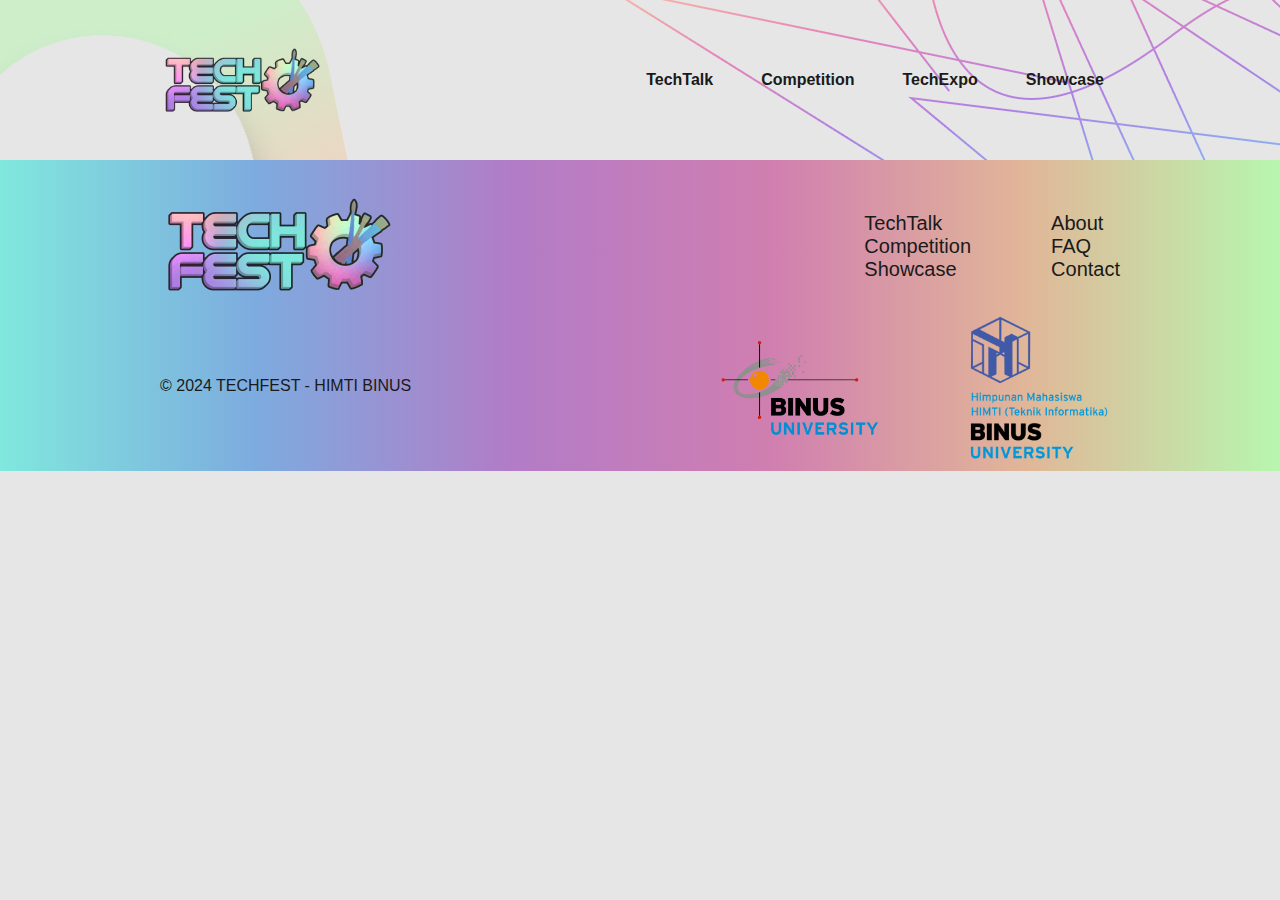
==== pages/competititon/index.html @ 04844741 "stuff" ====
<!DOCTYPE html>
<html lang="en">
<head>
    <meta charset="UTF-8">
    <meta name="viewport" content="width=device-width, initial-scale=1.0">
    <link rel="stylesheet" href="../../style.css">
    <title>Tech Fest 2024</title>
</head>
<body>
    <div class="decorator triangle-thingy-img-decorator-techtalk">
        <img src="../../assets/image/thingy/Triangle Thingy.png" alt="">
    </div>

    <div class="decorator line-thingy-img-decorator">
        <img src="../../assets/image/thingy/Line Thingy.png" alt="">
    </div>

    <nav class="nav">
        <a href="../../index.html">
            <div class="logo-wrapper">
                <img src="../../assets/image/TechFest Logo.png" alt="">
            </div>
        </a>
        <div class="item-wrapper">
            <ul>    
                <li>
                    <svg xmlns="http://www.w3.org/2000/svg" fill="none" viewBox="0 0 24 24" stroke-width="1.5" stroke="currentColor" class="close">
                        <path stroke-linecap="round" stroke-linejoin="round" d="M6 18 18 6M6 6l12 12" />
                    </svg>  
                </li> 
                <a href="./index.html">
                    <li>
                        TechTalk
                    </li>
                </a>               
                <li>Competition</li>
                <li>TechExpo</li>
                <li>Showcase</li>
            </ul>
        </div>
        <svg xmlns="http://www.w3.org/2000/svg" fill="none" viewBox="0 0 24 24" stroke-width="1.5" stroke="currentColor" class="hamburger">
            <path stroke-linecap="round" stroke-linejoin="round" d="M3.75 6.75h16.5M3.75 12h16.5m-16.5 5.25h16.5" />
        </svg>          
    </nav>
    

    <footer>

      <div class="top">
        <div class="left">
            <img src="../../assets/image/TechFest Logo.png" alt="">
        </div>

        <div class="right">
            <div class="quick-link">
                <ul>
                    <li>TechTalk</li>
                    <li>Competition</li>
                    <li>Showcase</li>
                </ul>
            </div>
            <div class="info">
                <ul>
                    <li>About</li>
                    <li>FAQ</li>
                    <li>Contact</li>
                </ul>
            </div>
        </div>
      </div>  

      <div class="bottom">
        <div class="left">
            <p>© 2024 TECHFEST - HIMTI BINUS</p>
        </div>

        <div class="right">
            <div class="logo">
                <img src="../../assets/image/Binus Logo.png" alt="">
            </div>

            <div class="logo">
                <img src="../../assets/image/Himti Logo.png" alt="">
            </div>
        </div>
      </div>
    </footer>

    <script src="../../script.js"></script>
</body>
</html>
---- style.css ----
@font-face {
  font-family: Atmospheric;
  src: url(./assets/font/aAtmospheric.ttf);
}
@font-face {
  font-family: Hiragino w3;
  src: url(./assets/font/Hiragino\ Kaku\ Gothic\ Pro\ W3.otf);
}
@font-face {
  font-family: Hiragino w6;
  src: url(./assets/font/Hiragino\ Kaku\ Gothic\ Pro\ W6.otf);
}
:root {
  --spacing-s: 0.5rem;
  --spacing-m: 1rem;
  --spacing-l: 1.5rem;
  --spacing-xl: 2rem;
  --spacing-xxl: 4rem;
  --spacing-xxxl: 10rem;
  --font-size-base: 1rem;
  --font-size-s: 0.875rem;
  --font-size-m: 1rem;
  --font-size-l: 1.25rem;
  --font-size-xl: 2rem;
  --color-text: #1a1a1a;
  --color-background: #E6E6E6;
  --color-foreground: #c4c4c4;
  --gradient-vertical: linear-gradient(to bottom, #80E8DD, #7DABDF, #B27CC7, #D07EB0, #E1B698, #B7F6AF );
  --gradient-horizontal: linear-gradient(to right, #80E8DD, #7DABDF, #B27CC7, #D07EB0, #E1B698, #B7F6AF);
}

body {
  position: relative;
  font-family: "Hiragino w3", sans-serif;
  color: var(--color-text);
  background-color: var(--color-background);
  box-sizing: border-box;
  margin: 0;
  overflow-x: hidden !important;
  overflow-y: hidden;
}

html {
  overflow-x: hidden !important;
  scroll-behavior: smooth;
}

ul {
  list-style: none;
}

a {
  text-decoration: none;
  color: var(--color-text);
}

section {
  position: relative;
}
@media (min-width: 320px) {
  section {
    padding: 0 1.5rem;
  }
}
@media (min-width: 768px) {
  section {
    padding: 0 3rem;
  }
}
@media (min-width: 1024px) {
  section {
    padding: 0 10rem;
  }
}
@media (min-width: 1440px) {
  section {
    padding: 0 15rem;
  }
}

button {
  cursor: pointer;
}

.decorator {
  z-index: -1;
  position: absolute;
}

.planet-thingy-img-decorator {
  top: 0;
  left: 40%;
}

.planet-thingy-img-decorator-2 {
  top: -300px;
  left: 0;
}

.line-thingy-img-decorator {
  right: 0;
  top: 0;
}
@media (max-width: 1030px) {
  .line-thingy-img-decorator {
    top: -100px;
    width: 30rem;
    height: 30rem;
  }
}
@media (max-width: 850px) {
  .line-thingy-img-decorator {
    top: -100px;
    width: 20rem;
    height: 20rem;
  }
}
@media (max-width: 630px) {
  .line-thingy-img-decorator {
    display: none;
  }
}

.triangle-thingy-img-decorator-techtalk {
  top: -10%;
  left: -20%;
  opacity: 0.5;
}

.triangle-thingy-img-decorator {
  top: -5%;
  left: -10%;
  opacity: 0.5;
}

.technology-thingy-img-decorator-techtalk {
  width: 100%;
  top: 0;
  left: 0;
  opacity: 0.3;
}
.technology-thingy-img-decorator-techtalk img {
  width: 100%;
  height: 100%;
  -o-object-fit: contain;
     object-fit: contain;
}

.technology-thingy-img-decorator {
  width: 50%;
  top: 0;
  left: 0;
  opacity: 0.3;
}
.technology-thingy-img-decorator img {
  width: 100%;
  height: 100%;
  -o-object-fit: contain;
     object-fit: contain;
}

.circle-thingy-img-decorator {
  top: 50%;
  left: 50%;
  transform: translate(-50%, -50%);
  width: 2500px;
  opacity: 0.3;
}
.circle-thingy-img-decorator img {
  height: auto;
  width: 100%;
  -o-object-fit: contain;
     object-fit: contain;
}
@media (max-width: 580px) {
  .circle-thingy-img-decorator {
    width: 1800px;
  }
}

.nav-active {
  right: 0;
}

nav {
  display: flex;
  align-items: center;
  justify-content: space-between;
  z-index: 100;
}
nav .logo-wrapper {
  height: 10rem;
  width: 10rem;
}
nav .logo-wrapper img {
  width: 100%;
  height: 100%;
  -o-object-fit: contain;
     object-fit: contain;
}
nav .item-wrapper {
  transition: all 300ms linear;
}
nav .item-wrapper ul {
  display: flex;
  justify-content: space-between;
  gap: var(--spacing-m);
  list-style: none;
  font-family: "Hiragino w6", sans-serif;
  font-weight: bold;
  font-size: 1rem;
}
nav .item-wrapper ul li {
  padding: 1rem;
}
nav .hamburger, nav .close {
  padding: var(--spacing-s);
  height: 2rem;
  width: 2rem;
  display: none;
  cursor: pointer;
}
nav .close {
  margin-top: 1.5rem;
}
@media (min-width: 320px) {
  nav {
    padding: 0 2rem;
  }
}
@media (min-width: 768px) {
  nav {
    padding: 0 3rem;
  }
}
@media (min-width: 1024px) {
  nav {
    padding: 0 10rem;
  }
}
@media (min-width: 1440px) {
  nav {
    padding: 0 15rem;
  }
}
@media (max-width: 1130px) {
  nav .hamburger, nav .close {
    display: block;
  }
  nav .item-wrapper {
    position: fixed;
    top: 0;
    right: -100%;
    background-color: var(--color-foreground);
    height: 100vh;
    width: 40%;
    padding: var(--spacing-s);
    z-index: 100;
  }
  nav .item-wrapper::before {
    content: "";
    position: absolute;
    height: 100%;
    width: 2px;
    left: -2px;
    top: 0;
    z-index: -1;
    background: var(--gradient-vertical);
  }
  nav .item-wrapper ul {
    flex-direction: column;
    gap: var(--spacing-xl);
    font-size: var(--font-size-s);
    padding: 1rem;
  }
  nav .item-wrapper ul li {
    background: none;
    padding: 1rem;
  }
  nav .item-wrapper ul .close {
    margin-left: 60%;
    margin-bottom: var(--spacing-xl);
    margin-top: var(--spacing-l);
  }
}

.hero-section {
  margin-top: 5rem;
  margin-bottom: var(--spacing-xxxl);
}
.hero-section .hero-text {
  position: relative;
  font-family: "Atmospheric", sans-serif;
}
.hero-section .hero-text h1 {
  margin: 0;
  margin-bottom: var(--spacing-xl);
  font-size: 5rem;
}
@media (max-width: 690px) {
  .hero-section .hero-text h1 {
    font-size: 4rem;
  }
}
@media (max-width: 500px) {
  .hero-section .hero-text h1 {
    font-size: 3rem;
  }
}
.hero-section .hero-text p {
  font-family: "Hiragino w3", sans-serif;
  max-width: 50rem;
  position: relative;
  margin-bottom: var(--spacing-xl);
}
.hero-section .hero-text .cta-group {
  display: flex;
  gap: var(--spacing-m);
}
.hero-section .hero-text .cta-group button {
  font-size: var(--font-size-l);
  border: none;
  border-radius: 10px;
  padding: var(--spacing-s);
  min-width: 10rem;
  min-height: 3rem;
  font-weight: bold;
  color: var(--color-text);
}
.hero-section .hero-text .cta-group .cta-explore {
  background-color: transparent;
  border: 2px solid var(--color-text);
}
.hero-section .hero-text .cta-group .cta-register {
  position: relative;
  background-color: var(--color-background);
}
.hero-section .hero-text .cta-group .cta-register::before {
  content: "";
  position: absolute;
  top: -3px;
  left: -2px;
  right: -3px;
  bottom: -3px;
  z-index: -1;
  background-image: var(--gradient-horizontal);
  border-radius: inherit;
}

.about-section .location {
  display: flex;
  gap: var(--spacing-xl);
  margin-bottom: var(--spacing-xxxl);
}
.about-section .location .place .img-wrapper {
  width: 100%;
  height: 100%;
  overflow: hidden;
  border-radius: 10px;
}
.about-section .location .place .img-wrapper img {
  width: 100%;
  height: 100%;
  -o-object-fit: cover;
     object-fit: cover;
}
.about-section .location .timer {
  width: 100%;
  display: flex;
  flex-direction: column;
  font-family: "Hiragino w3", sans-serif;
  min-width: 60%;
}
.about-section .location .timer .time {
  margin-left: auto;
}
.about-section .location .timer h1 {
  font-family: "Atmospheric", sans-serif;
  font-size: 4rem;
  margin: 0;
  margin-bottom: var(--spacing-m);
  display: inline;
}
@media (max-width: 690px) {
  .about-section .location .timer h1 {
    font-size: 2.5rem;
  }
}
@media (max-width: 500px) {
  .about-section .location .timer h1 {
    font-size: 2rem;
  }
}
.about-section .location .timer p {
  text-align: right;
  max-width: 50rem;
  margin-top: var(--spacing-m);
  margin-bottom: var(--spacing-l);
}
.about-section .location .timer a {
  width: -moz-fit-content;
  width: fit-content;
  margin-left: auto;
}
.about-section .location .timer a button {
  position: relative;
  background-color: var(--color-background);
  color: var(--color-text);
  width: 10rem;
  height: 3rem;
  font-size: var(--font-size-l);
  border-radius: 10px;
  border: none;
}
.about-section .location .timer a button::before {
  content: "";
  position: absolute;
  top: -3px;
  left: -3px;
  right: -3px;
  bottom: -3px;
  z-index: -1;
  background-image: var(--gradient-horizontal);
  border-radius: inherit;
}
@media (max-width: 1120px) {
  .about-section .location {
    flex-direction: column;
  }
}
.about-section .about-information {
  display: flex;
  justify-content: space-evenly;
  align-items: center;
  flex-wrap: wrap;
  gap: var(--spacing-m);
  text-align: center;
}
.about-section .about-information p {
  max-width: 30rem;
}

.description {
  max-width: 40rem;
}
.description h1 {
  font-family: "Atmospheric", sans-serif;
  font-size: 2rem;
  line-height: 2.5rem;
  margin: 0;
  margin-bottom: var(--spacing-m);
  display: inline;
}
@media (max-width: 500px) {
  .description h1 {
    font-size: 1.5rem;
  }
}
.description .modern {
  letter-spacing: var(--spacing-s);
}
.description button {
  font-size: var(--font-size-m);
  border: 2px solid var(--color-text);
  border-radius: 10px;
  padding: var(--spacing-s);
  min-width: 10rem;
  min-height: 3rem;
  font-weight: bold;
  color: var(--color-text);
  background-color: transparent;
}

.techtalk, .competition {
  display: flex;
  flex-direction: column;
}

.techtalk {
  margin-bottom: var(--spacing-xxl);
}

.competition {
  align-items: end;
  text-align: end;
  margin-bottom: var(--spacing-xxxl);
}

.timeline {
  margin-bottom: var(--spacing-xxxl);
}
.timeline h1 {
  font-family: "Atmospheric", sans-serif;
  font-size: 5rem;
  width: -moz-fit-content;
  width: fit-content;
  margin: var(--spacing-l) auto;
  margin-bottom: var(--spacing-xxxl);
}
@media (max-width: 580px) {
  .timeline h1 {
    font-size: 3rem;
  }
}
.timeline .timeline-container {
  position: relative;
  margin: 0 auto;
  width: -moz-fit-content;
  width: fit-content;
}
.timeline .timeline-container::after {
  content: "";
  position: absolute;
  width: 4px;
  background-color: var(--color-text);
  top: 0;
  bottom: 0;
  left: 0;
  margin-left: -3px;
}
.timeline .timeline-container .wrapper {
  position: relative;
  margin-left: var(--spacing-xxl);
  margin-bottom: var(--spacing-xxl);
}
.timeline .timeline-container .wrapper .content {
  max-width: 30rem;
}
.timeline .timeline-container .wrapper .content .h1-content {
  font-size: 3rem;
  margin-bottom: 0;
}
@media (max-width: 580px) {
  .timeline .timeline-container .wrapper .content .h1-content {
    font-size: 1.5rem;
  }
}
.timeline .timeline-container .wrapper::after {
  content: "";
  position: absolute;
  width: 20px;
  height: 20px;
  left: -75px;
  background-color: var(--color-text);
  top: 0px;
  border-radius: 50%;
  z-index: 1;
}

.partner {
  margin-bottom: var(--spacing-xxxl);
}
.partner h1 {
  font-family: "Atmospheric", sans-serif;
  font-size: 4rem;
  width: -moz-fit-content;
  width: fit-content;
  margin: var(--spacing-l) auto;
}
@media (max-width: 580px) {
  .partner h1 {
    font-size: 1.5rem;
  }
}
.partner .img-wrapper {
  position: relative;
  max-width: 40rem;
  border-radius: 1rem;
  margin: 0 auto;
}
.partner .img-wrapper::before {
  content: "";
  position: absolute;
  top: -5px;
  left: -5px;
  right: -5px;
  bottom: -1px;
  z-index: -1;
  background-image: var(--gradient-horizontal);
  border-radius: inherit;
}
.partner .img-wrapper img {
  width: 100%;
  height: 100%;
  -o-object-fit: contain;
     object-fit: contain;
  border-radius: 0.8rem;
}

footer {
  background: var(--gradient-horizontal);
}
footer .top {
  display: flex;
  justify-content: space-between;
  align-items: center;
  flex-wrap: wrap;
}
footer .top .right {
  display: flex;
  gap: 5rem;
  align-items: center;
}
footer .top .right ul {
  font-size: var(--font-size-l);
  padding: 0;
}
footer .bottom {
  display: flex;
  justify-content: space-between;
  align-items: center;
  flex-wrap: wrap-reverse;
}
footer .bottom .right {
  display: flex;
  gap: 5rem;
}
footer .bottom .right .logo {
  max-width: 10rem;
}
footer .bottom .right .logo img {
  width: 100%;
  height: 100%;
  -o-object-fit: contain;
     object-fit: contain;
}
@media (min-width: 320px) {
  footer {
    padding: 0 1.5rem;
    padding-top: 2rem;
  }
}
@media (min-width: 768px) {
  footer {
    padding: 0 3rem;
    padding-top: 2rem;
  }
}
@media (min-width: 1024px) {
  footer {
    padding: 0 10rem;
    padding-top: 2rem;
  }
}
@media (min-width: 1440px) {
  footer {
    padding: 0 15rem;
    padding-top: 2rem;
  }
}

@keyframes bobbing {
  0%, 100% {
    transform: translateY(0);
  }
  50% {
    transform: translateY(-10px);
  }
}
.hero-techtalk {
  display: flex;
  align-items: center;
  flex-direction: column;
}
.hero-techtalk h1 {
  margin: 0;
  font-size: 3rem;
  text-align: center;
  font-family: "Atmospheric", sans-serif;
}
@media (max-width: 690px) {
  .hero-techtalk h1 {
    font-size: 4rem;
  }
}
@media (max-width: 500px) {
  .hero-techtalk h1 {
    font-size: 3rem;
  }
}
.hero-techtalk button {
  position: relative;
  background-color: var(--color-background);
  color: var(--color-text);
  width: 10rem;
  height: 3rem;
  font-size: var(--font-size-l);
  border-radius: 10px;
  border: none;
  margin: 3rem auto;
}
.hero-techtalk button::before {
  content: "";
  position: absolute;
  top: -3px;
  left: -3px;
  right: -3px;
  bottom: -3px;
  z-index: -1;
  background-image: var(--gradient-horizontal);
  border-radius: inherit;
}

.description-techtalk .img-wrapper {
  margin: 5rem auto;
  width: 15rem;
  height: 15rem;
}
.description-techtalk .img-wrapper img {
  width: 100%;
  height: 100%;
  -o-object-fit: contain;
     object-fit: contain;
}
.description-techtalk .description {
  margin: var(--spacing-xxl) auto;
  display: flex;
  justify-content: space-between;
  flex-wrap: wrap;
  max-width: 50rem;
  gap: var(--spacing-xxl);
}
.description-techtalk .description .content {
  width: 20rem;
  flex-wrap: wrap;
  margin: 0 auto;
}

.speaker-techtalk .hero {
  font-family: "Atmospheric", sans-serif;
  font-size: 2rem;
  width: -moz-fit-content;
  width: fit-content;
  margin: var(--spacing-l) auto;
}
.speaker-techtalk .speaker-photo {
  display: flex;
  gap: var(--spacing-xxl);
  margin: 0 auto;
  width: -moz-fit-content;
  width: fit-content;
  flex-wrap: wrap;
}
.speaker-techtalk .speaker-photo .details {
  margin: 0 auto;
}
.speaker-techtalk .speaker-photo .details h1 {
  font-family: "Atmospheric", sans-serif;
  font-size: 2rem;
  width: -moz-fit-content;
  width: fit-content;
  margin: var(--spacing-l) auto;
}
.speaker-techtalk .speaker-photo .details .img-wrapper {
  background-color: var(--color-foreground);
  padding: 1rem;
  border-radius: 10px;
  width: 20rem;
  height: 20rem;
}
.speaker-techtalk .speaker-photo .details .img-wrapper img {
  width: 100%;
  height: 100%;
  -o-object-fit: contain;
     object-fit: contain;
}

.bg-gradient {
  background-image: var(--gradient-horizontal);
}

.register h1 {
  font-family: "Atmospheric", sans-serif;
  font-size: 2rem;
  width: -moz-fit-content;
  width: fit-content;
  margin: var(--spacing-l) auto;
}
.register form {
  margin: 0 auto;
  margin-bottom: 5rem;
  max-width: 40rem;
  padding: 1rem;
  border-radius: 10px;
  position: relative;
  background-color: var(--color-background);
}
.register form::before {
  content: "";
  position: absolute;
  top: -3px;
  left: -2px;
  right: -3px;
  bottom: -3px;
  z-index: -1;
  background-image: var(--gradient-horizontal);
  border-radius: inherit;
}
.register form .question {
  margin-bottom: var(--spacing-l);
}
.register form h3, .register form p {
  margin: 0;
}
.register form input {
  width: 100%;
  height: 1rem;
  box-sizing: border-box;
  border: 2px solid var(--color-text);
  border-radius: 5px;
  padding: 1rem;
  font-size: 1rem;
}
.register form .button-group {
  display: flex;
  justify-content: center;
  gap: 1rem;
  padding: 2rem 0;
  font-weight: bold;
}
.register form .choice {
  padding: 0.5rem;
  border-radius: 5px;
  cursor: pointer;
}
.register form button {
  display: block;
}
.register form .submit {
  position: relative;
  background-image: var(--gradient-horizontal);
  color: var(--color-text);
  width: 10rem;
  height: 3rem;
  font-size: var(--font-size-l);
  border-radius: 10px;
  border: none;
  margin: 3rem auto;
  font-weight: bold;
}/*# sourceMappingURL=style.css.map */
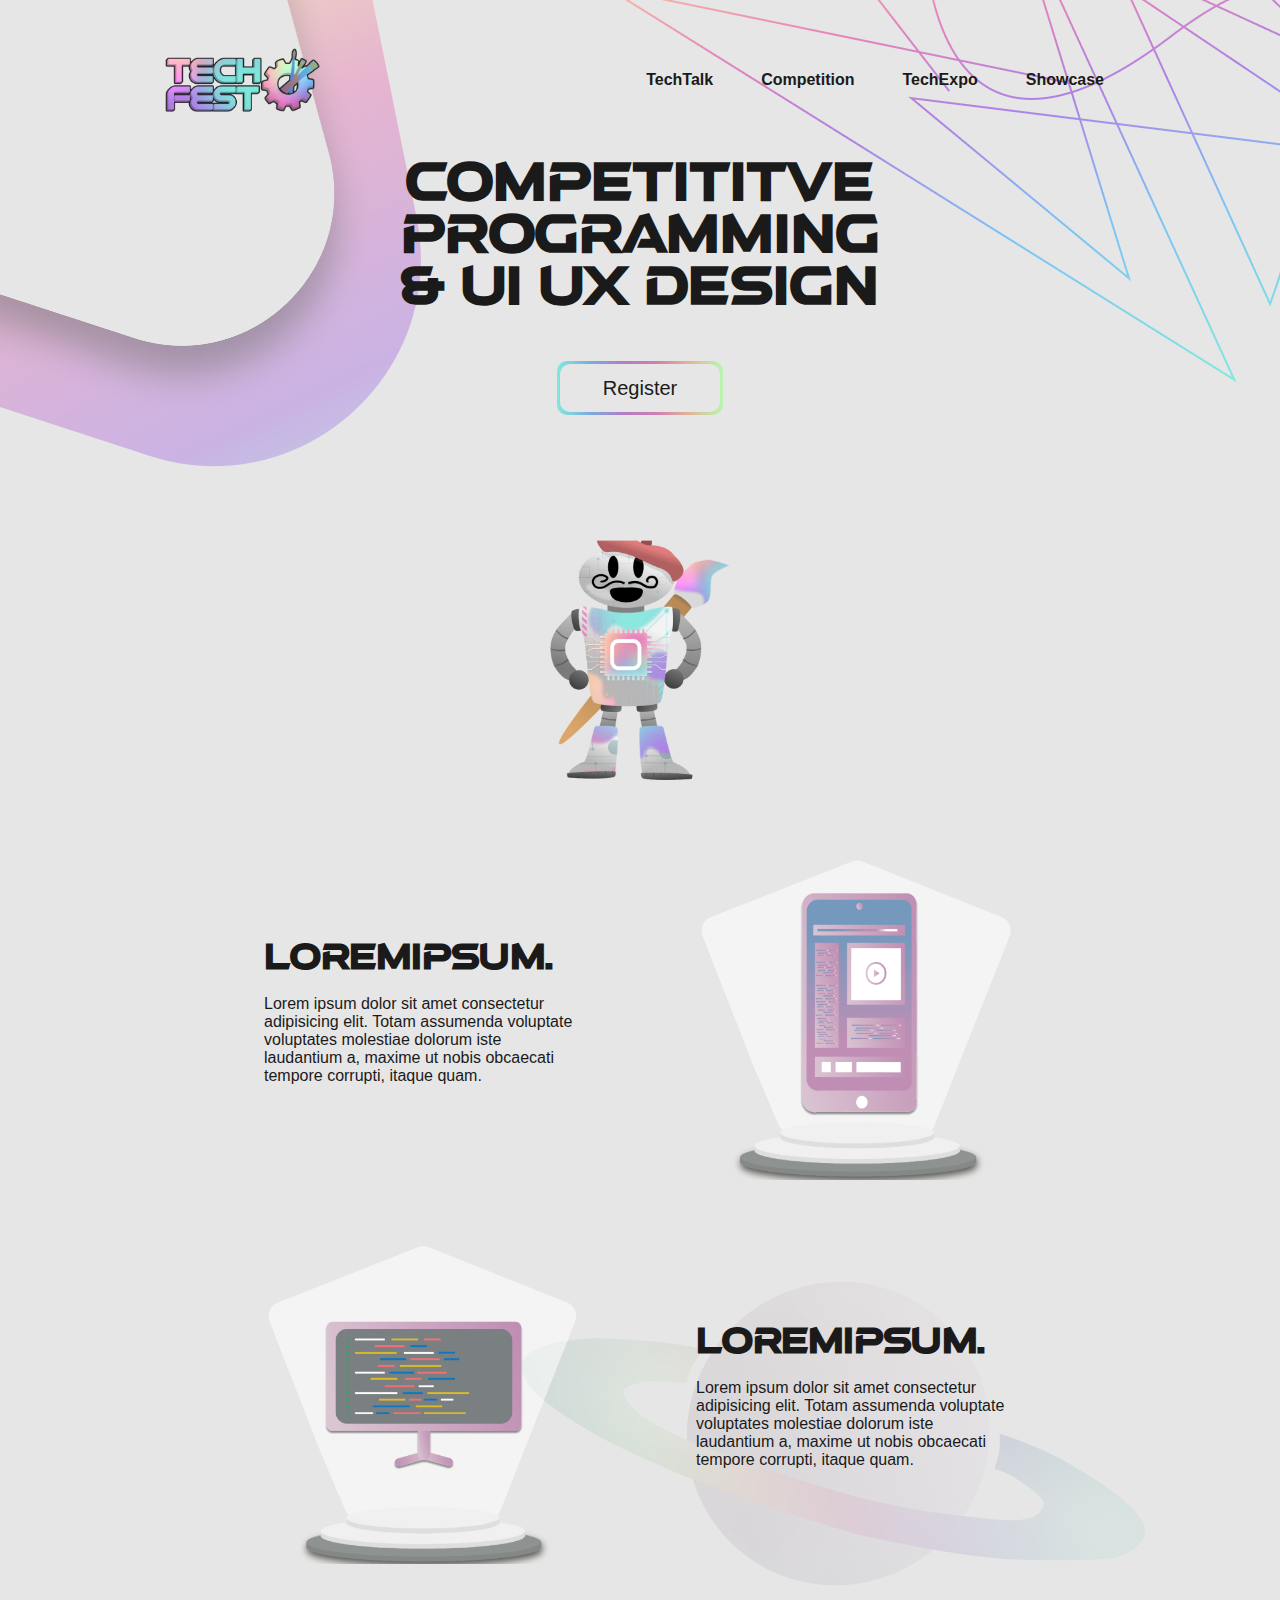
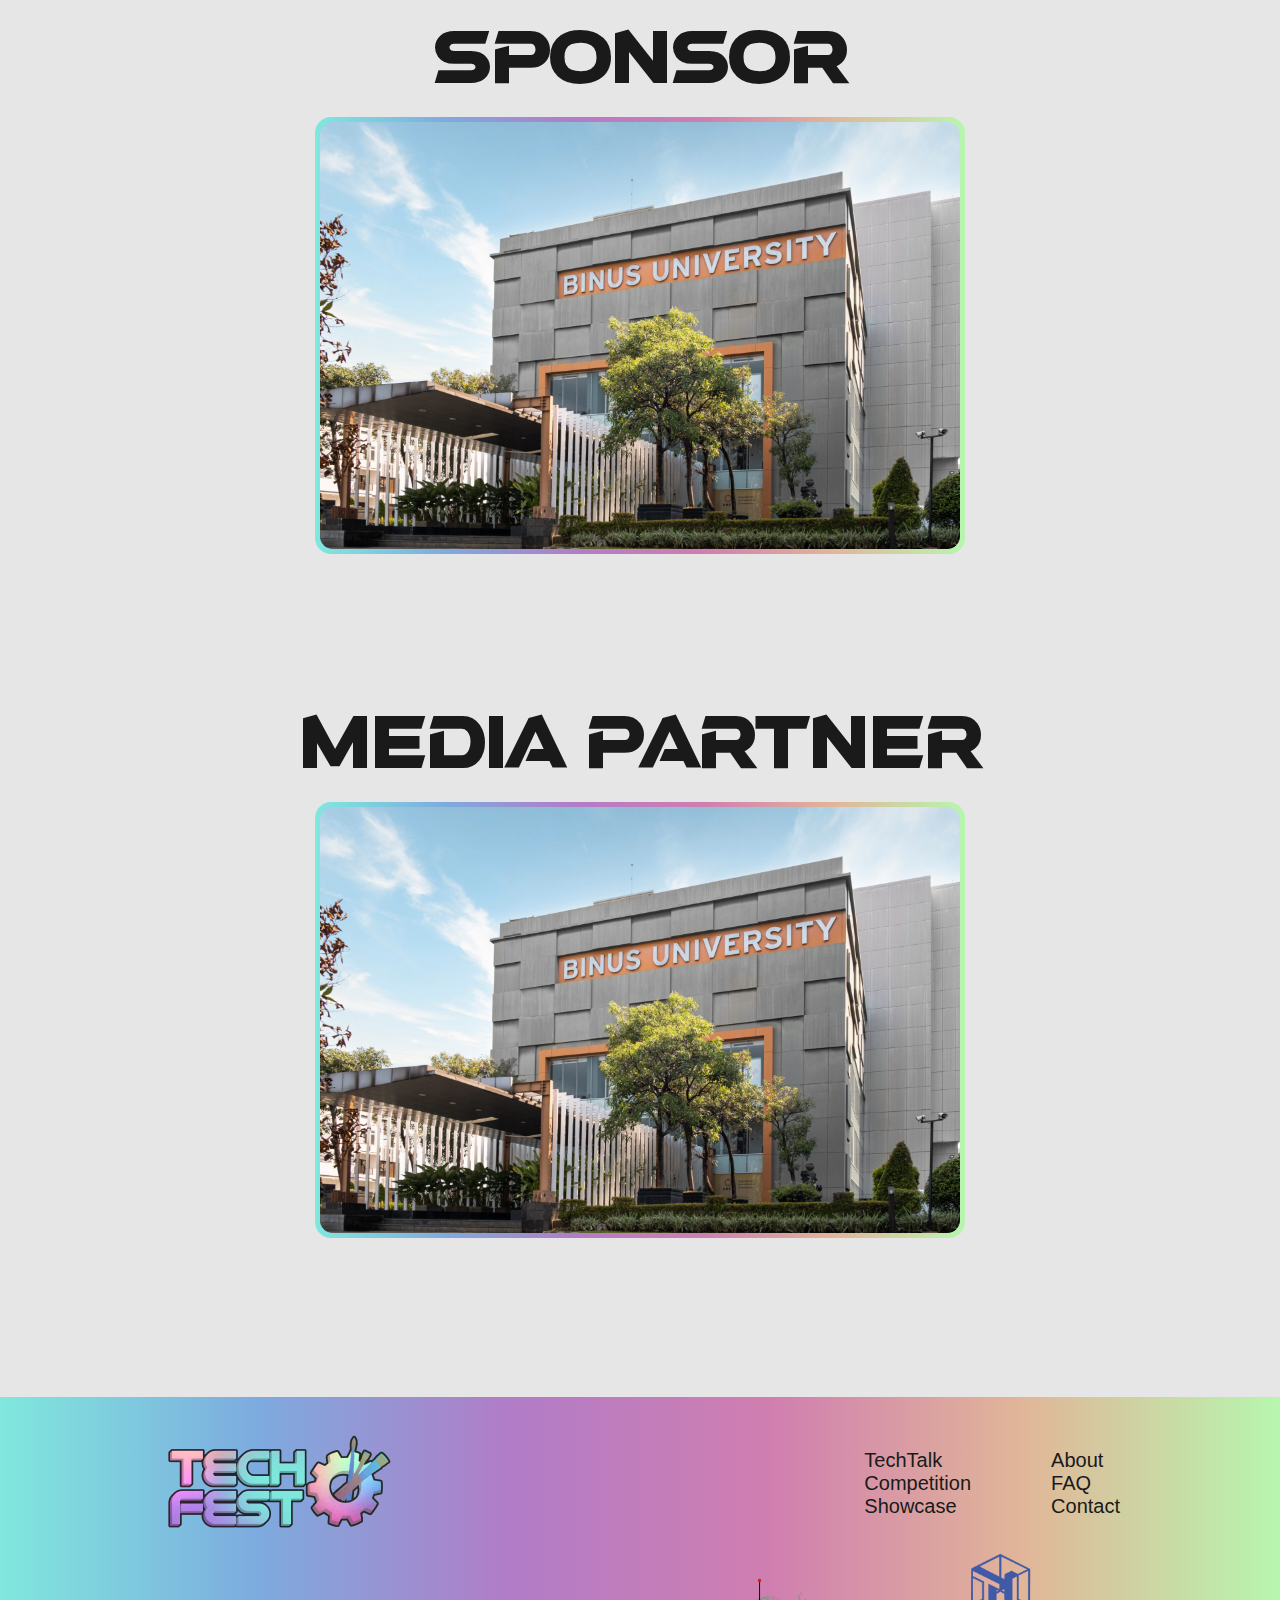
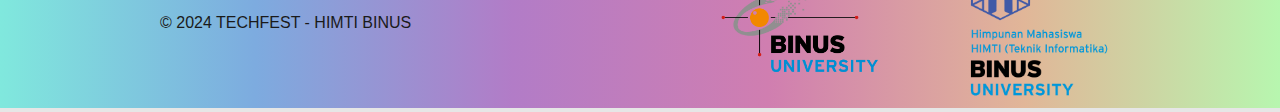
==== commit c62096b5: "stuff 2.0" ====
--- a/pages/competititon/index.html
+++ b/pages/competititon/index.html
@@ -28,12 +28,14 @@
                         <path stroke-linecap="round" stroke-linejoin="round" d="M6 18 18 6M6 6l12 12" />
                     </svg>  
                 </li> 
-                <a href="./index.html">
+                <a href="../techtalk/index.html">
                     <li>
                         TechTalk
                     </li>
-                </a>               
-                <li>Competition</li>
+                </a>  
+                <a href="./index.html">
+                    <li>Competition</li>
+                </a>             
                 <li>TechExpo</li>
                 <li>Showcase</li>
             </ul>
@@ -42,6 +44,68 @@
             <path stroke-linecap="round" stroke-linejoin="round" d="M3.75 6.75h16.5M3.75 12h16.5m-16.5 5.25h16.5" />
         </svg>          
     </nav>
+
+    <section class="hero-techtalk">
+        <h1>competititve</h1>
+        <h1>programming</h1>
+        <h1>& ui ux design</h1>
+
+        <a href="../register/competititon.html">
+            <button>Register</button>
+        </a>
+    </section>
+
+    <section class="description-competition">
+        <div class="img-wrapper">
+            <img src="../../assets/image/thingy/Maskot Thingy.png" alt="">
+        </div>
+
+        <div class="decorator planet-thingy-img-decorator-competition">
+            <img src="../../assets/image/thingy/Planet Thingy.png" alt="">
+        </div>
+
+        <div class="description">
+            <div class="content">
+                <h1>Loremipsum.</h1>
+                <P>Lorem ipsum dolor sit amet consectetur adipisicing elit. Totam assumenda voluptate voluptates molestiae dolorum iste laudantium a, maxime ut nobis obcaecati tempore corrupti, itaque quam.</P>
+            </div>
+
+            <div class="content-img">
+                <img src="../../assets/image/competition/Phone Thingy.png" alt="">
+            </div>
+        </div>
+
+        <div class="description computer-wrapper">
+            <div class="content-img">
+                <img src="../../assets/image/competition/Computer Thingy.png" alt="">
+            </div>
+
+            <div class="content">
+                <h1>Loremipsum.</h1>
+                <P>Lorem ipsum dolor sit amet consectetur adipisicing elit. Totam assumenda voluptate voluptates molestiae dolorum iste laudantium a, maxime ut nobis obcaecati tempore corrupti, itaque quam.</P>
+            </div>
+
+        </div>
+
+        
+
+    </section>
+
+
+
+    <section class="partner">
+        <h1>SPONSOR</h1>
+        <div class="img-wrapper">
+            <img src="../../assets/Binus-Anggrek.jpg" alt="">
+        </div>
+    </section>
+
+    <section class="partner">
+        <h1>Media Partner</h1>
+        <div class="img-wrapper">
+            <img src="../../assets/Binus-Anggrek.jpg" alt="">
+        </div>
+    </section>
     
 
     <footer>
--- a/style.css
+++ b/style.css
@@ -87,6 +87,11 @@
   position: absolute;
 }
 
+.planet-thingy-img-decorator-competition {
+  bottom: -200px;
+  left: 40%;
+}
+
 .planet-thingy-img-decorator {
   top: 0;
   left: 40%;
@@ -769,6 +774,59 @@
   background-image: var(--gradient-horizontal);
 }
 
+.display-none {
+  display: none;
+}
+
+.display-block {
+  display: block !important;
+}
+
+.dialog {
+  position: fixed;
+  width: 100vw;
+  height: 100vh;
+  top: 0;
+  left: 0;
+  z-index: 10;
+  background-color: rgba(0, 0, 0, 0.5);
+  display: none;
+}
+.dialog .dialog-content {
+  position: absolute;
+  top: 50%;
+  left: 50%;
+  transform: translate(-50%, -50%);
+  background-color: white;
+  padding: 1rem;
+  border-radius: 5px;
+}
+.dialog .dialog-content h3 {
+  margin: 0;
+}
+.dialog .dialog-content .back {
+  padding: 0.5rem 1rem;
+  border: 2px solid var(--color-text);
+  margin: 1rem;
+  border-radius: 5px;
+  display: flex;
+  justify-content: center;
+  cursor: pointer;
+  transition: all 100ms linear;
+}
+.dialog .dialog-content .back:hover {
+  background-color: var(--color-text);
+  color: var(--color-background);
+}
+.dialog .dialog-content .submit {
+  border-color: #7DABDF;
+  color: #7DABDF;
+}
+.dialog .dialog-content .submit:hover {
+  background-color: #7DABDF;
+  color: var(--color-background);
+}
+
 .register h1 {
   font-family: "Atmospheric", sans-serif;
   font-size: 2rem;
@@ -799,16 +857,25 @@
 .register form .question {
   margin-bottom: var(--spacing-l);
 }
+.register form .question .short {
+  max-width: 20rem;
+}
+.register form .question-group {
+  display: flex;
+  gap: 2rem;
+}
+.register form .question-group input {
+  margin-bottom: 0.5rem;
+}
 .register form h3, .register form p {
   margin: 0;
 }
-.register form input {
-  width: 100%;
-  height: 1rem;
+.register form input, .register form select {
+  width: 100%;
   box-sizing: border-box;
   border: 2px solid var(--color-text);
   border-radius: 5px;
-  padding: 1rem;
+  padding: 0.5rem;
   font-size: 1rem;
 }
 .register form .button-group {
@@ -837,4 +904,44 @@
   border: none;
   margin: 3rem auto;
   font-weight: bold;
+}
+
+.description-competition .img-wrapper {
+  margin: 5rem auto;
+  width: 15rem;
+  height: 15rem;
+}
+.description-competition .img-wrapper img {
+  width: 100%;
+  height: 100%;
+  -o-object-fit: contain;
+     object-fit: contain;
+}
+.description-competition .description {
+  margin: var(--spacing-xxl) auto;
+  display: flex;
+  justify-content: space-between;
+  flex-wrap: wrap;
+  max-width: 50rem;
+  align-items: center;
+  gap: var(--spacing-xxl);
+}
+.description-competition .description .content {
+  width: 20rem;
+  flex-wrap: wrap;
+  margin: 0 auto;
+}
+.description-competition .description .content-img {
+  width: 20rem;
+  height: 20rem;
+  margin: 0 auto;
+}
+.description-competition .description .content-img img {
+  width: 100%;
+  height: 100%;
+  -o-object-fit: contain;
+     object-fit: contain;
+}
+.description-competition .computer-wrapper {
+  flex-wrap: wrap-reverse;
 }/*# sourceMappingURL=style.css.map */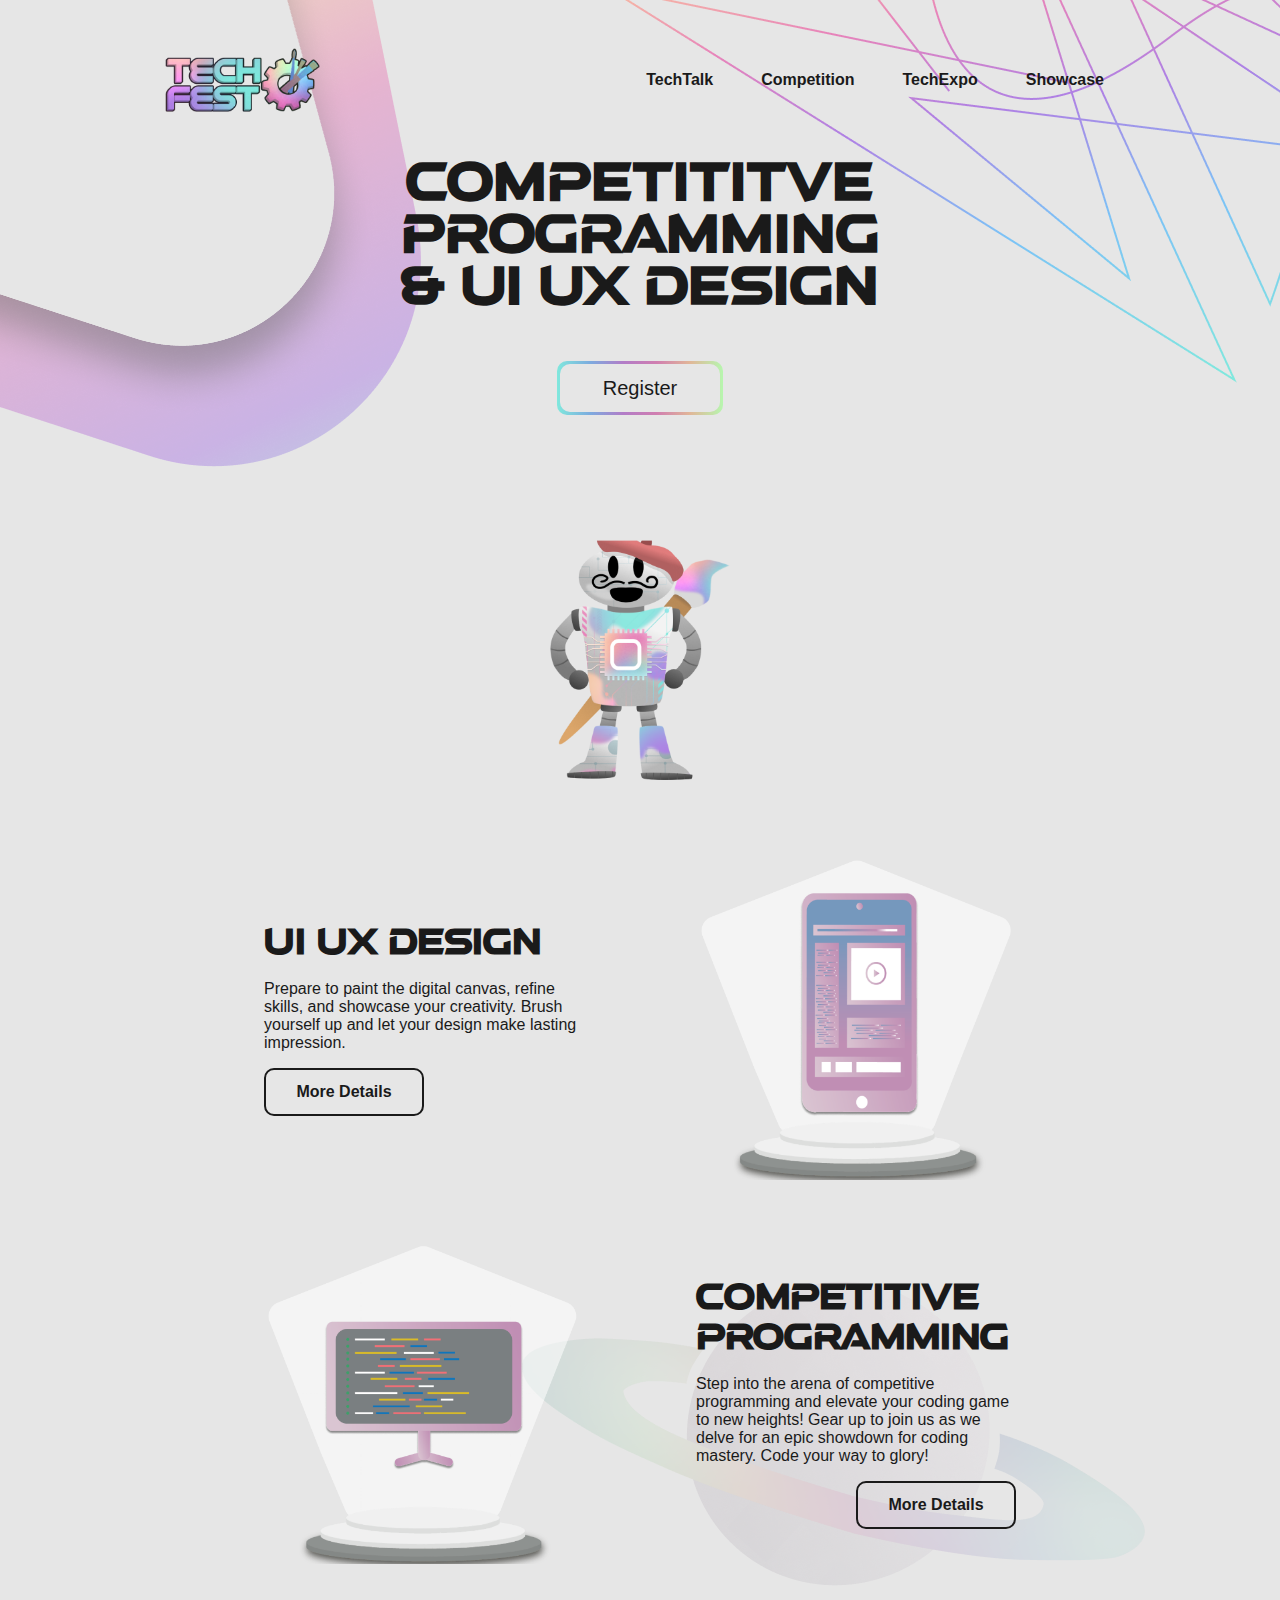
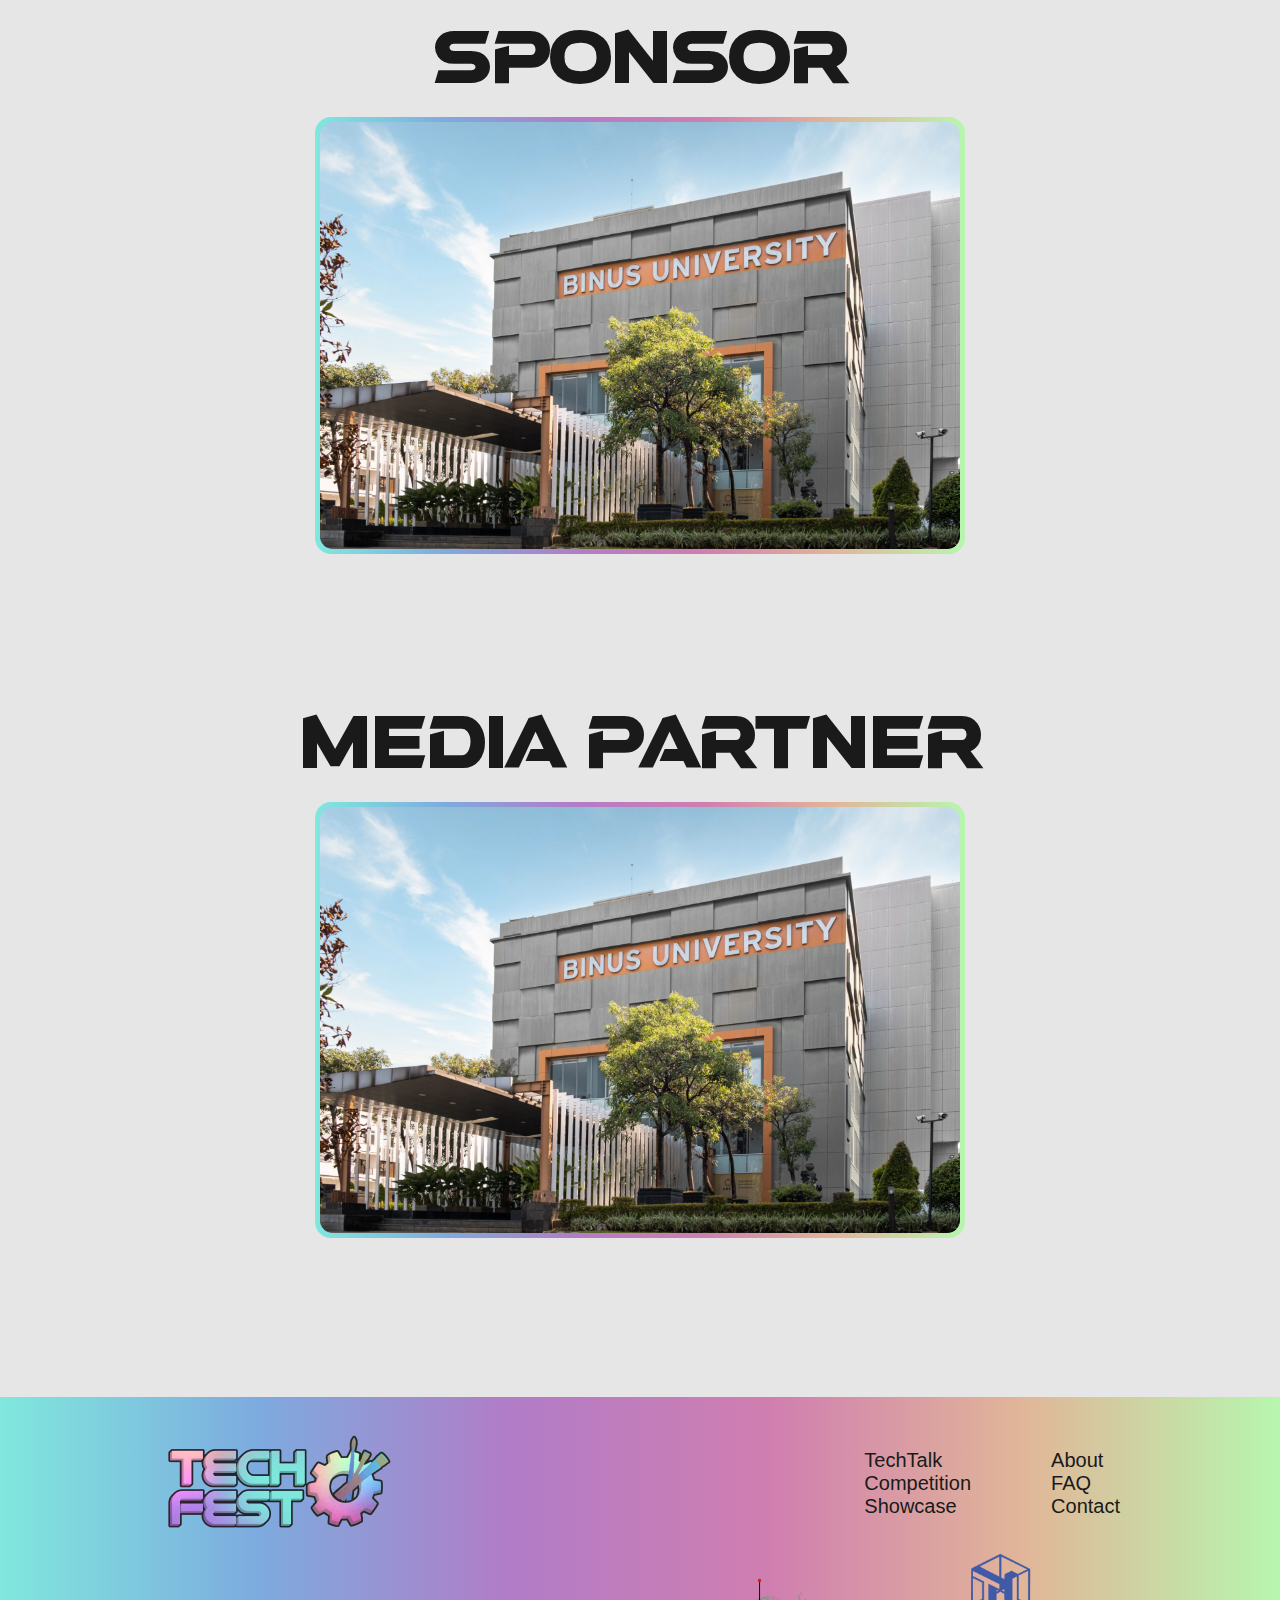
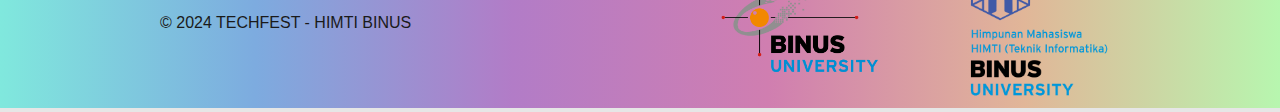
==== commit a7673480: "stuff" ====
--- a/pages/competititon/index.html
+++ b/pages/competititon/index.html
@@ -36,8 +36,10 @@
                 <a href="./index.html">
                     <li>Competition</li>
                 </a>             
-                <li>TechExpo</li>
-                <li>Showcase</li>
+                <a href="../techexpo/index.html"><li>TechExpo</li></a>
+
+                <a href="../TechShowcase/showCase.html"><li>Showcase</li></a>
+                
             </ul>
         </div>
         <svg xmlns="http://www.w3.org/2000/svg" fill="none" viewBox="0 0 24 24" stroke-width="1.5" stroke="currentColor" class="hamburger">
@@ -66,8 +68,11 @@
 
         <div class="description">
             <div class="content">
-                <h1>Loremipsum.</h1>
-                <P>Lorem ipsum dolor sit amet consectetur adipisicing elit. Totam assumenda voluptate voluptates molestiae dolorum iste laudantium a, maxime ut nobis obcaecati tempore corrupti, itaque quam.</P>
+                <h1>UI UX DESIGN</h1>
+                <P>Prepare to paint the digital canvas, refine skills, and showcase your creativity. Brush yourself up and let your design make lasting impression.</P>
+                <a href="../competititon/uiux.html">
+                    <button>More Details</button>
+                </a>
             </div>
 
             <div class="content-img">
@@ -81,8 +86,11 @@
             </div>
 
             <div class="content">
-                <h1>Loremipsum.</h1>
-                <P>Lorem ipsum dolor sit amet consectetur adipisicing elit. Totam assumenda voluptate voluptates molestiae dolorum iste laudantium a, maxime ut nobis obcaecati tempore corrupti, itaque quam.</P>
+                <h1>COMPETITIVE PROGRAMMING</h1>
+                <P>Step into the arena of competitive programming and elevate your coding game to new heights! Gear up to join us as we delve for an epic showdown for coding mastery. Code your way to glory!</P>
+                <a href="../competititon/programming.html">
+                    <button style="float: right;">More Details</button>
+                </a>
             </div>
 
         </div>
@@ -118,9 +126,9 @@
         <div class="right">
             <div class="quick-link">
                 <ul>
-                    <li>TechTalk</li>
-                    <li>Competition</li>
-                    <li>Showcase</li>
+                    <a href="../techtalk/index.html"><li>TechTalk</li></a>
+              <a href="../competititon/index.html"><li>Competition</li></a>
+              <a href="../TechShowcase/showCase.html"><li>Showcase</li></a>
                 </ul>
             </div>
             <div class="info">
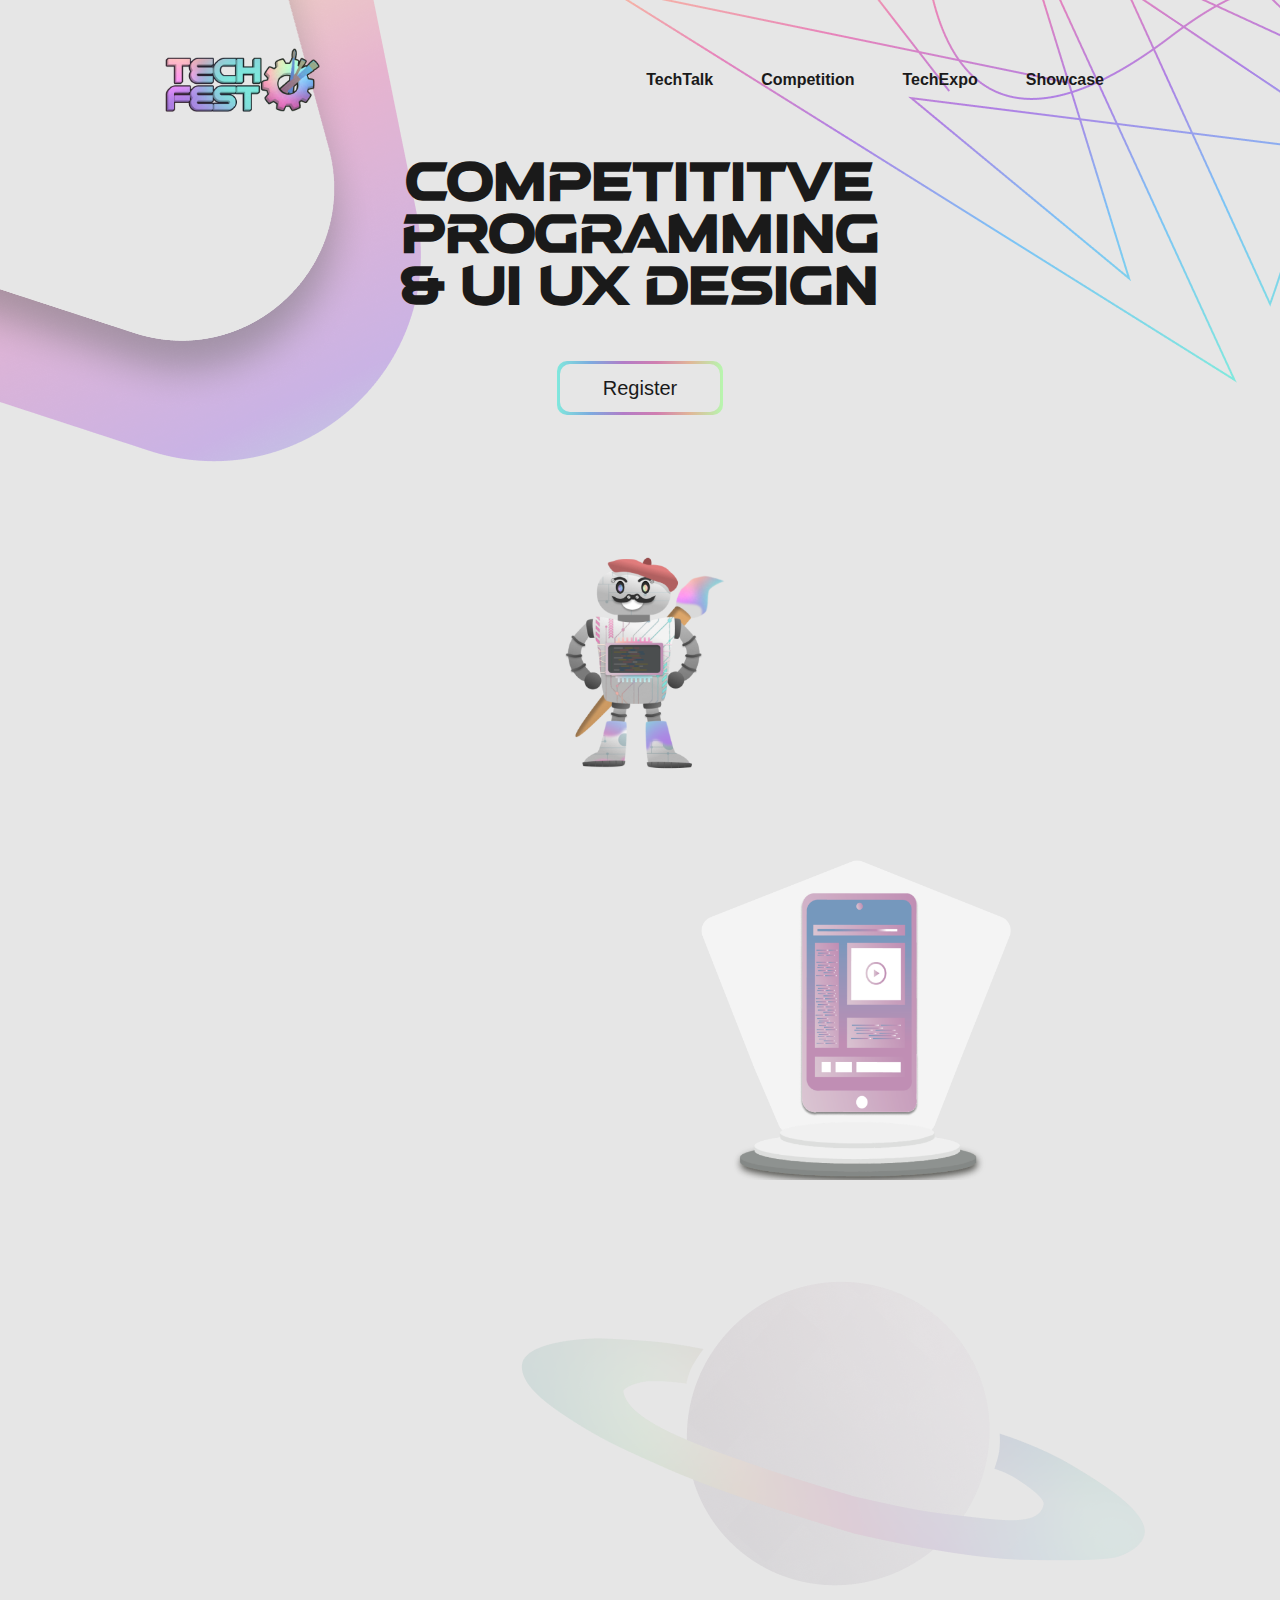
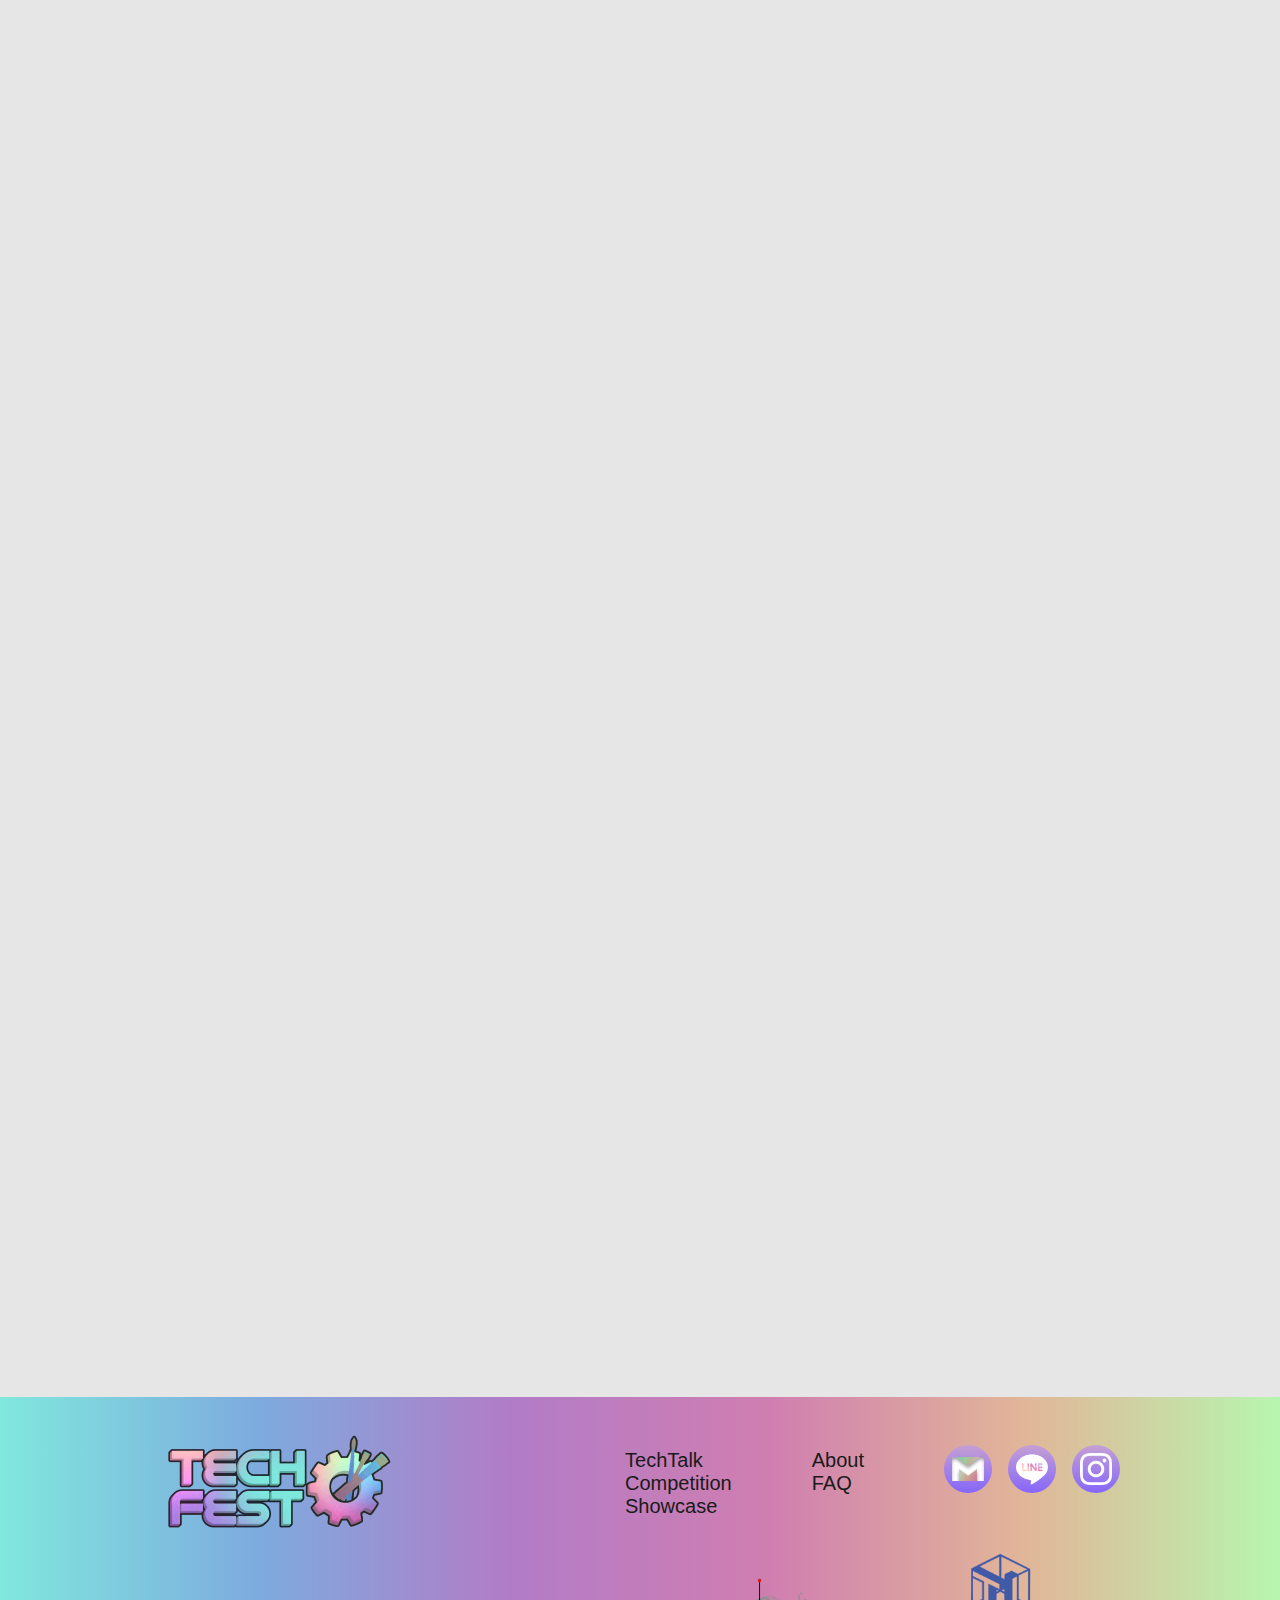
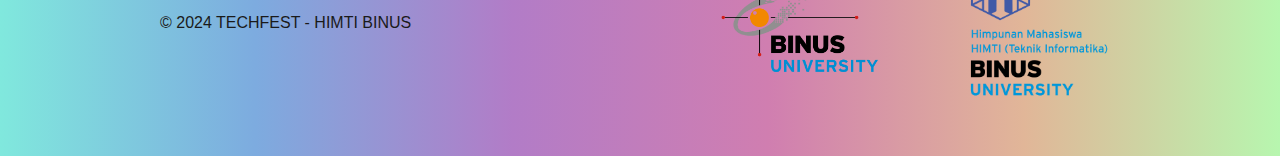
==== commit 7ce912d3: "aniamtion, footer" ====
--- a/pages/competititon/index.html
+++ b/pages/competititon/index.html
@@ -33,12 +33,12 @@
                         TechTalk
                     </li>
                 </a>  
-                <a href="./index.html">
+                <a href="./index.html" class="navbar-active">
                     <li>Competition</li>
                 </a>             
                 <a href="../techexpo/index.html"><li>TechExpo</li></a>
 
-                <a href="../TechShowcase/showCase.html"><li>Showcase</li></a>
+                <a href="../TechShowcase/index.html"><li>Showcase</li></a>
                 
             </ul>
         </div>
@@ -48,11 +48,11 @@
     </nav>
 
     <section class="hero-techtalk">
-        <h1>competititve</h1>
-        <h1>programming</h1>
-        <h1>& ui ux design</h1>
+        <h1 class="animate-on-observe animate-right">competititve</h1>
+        <h1 class="animate-on-observe animate-left">programming</h1>
+        <h1 class="animate-on-observe animate-right">& ui ux design</h1>
 
-        <a href="../register/competititon.html">
+        <a href="../register/competititon.html" class="animate-on-observe animate-down">
             <button>Register</button>
         </a>
     </section>
@@ -66,8 +66,8 @@
             <img src="../../assets/image/thingy/Planet Thingy.png" alt="">
         </div>
 
-        <div class="description">
-            <div class="content">
+        <div class="description ">
+            <div class="content animate-on-observe animate-right">
                 <h1>UI UX DESIGN</h1>
                 <P>Prepare to paint the digital canvas, refine skills, and showcase your creativity. Brush yourself up and let your design make lasting impression.</P>
                 <a href="../competititon/uiux.html">
@@ -75,17 +75,17 @@
                 </a>
             </div>
 
-            <div class="content-img">
+            <div class="content-img animate-on-observe animate-left">
                 <img src="../../assets/image/competition/Phone Thingy.png" alt="">
             </div>
         </div>
 
         <div class="description computer-wrapper">
-            <div class="content-img">
+            <div class="content-img animate-on-observe animate-right">
                 <img src="../../assets/image/competition/Computer Thingy.png" alt="">
             </div>
 
-            <div class="content">
+            <div class="content animate-on-observe animate-left">
                 <h1>COMPETITIVE PROGRAMMING</h1>
                 <P>Step into the arena of competitive programming and elevate your coding game to new heights! Gear up to join us as we delve for an epic showdown for coding mastery. Code your way to glory!</P>
                 <a href="../competititon/programming.html">
@@ -102,15 +102,15 @@
 
 
     <section class="partner">
-        <h1>SPONSOR</h1>
-        <div class="img-wrapper">
+        <h1 class="animate-on-observe animate-down">SPONSOR</h1>
+        <div class="img-wrapper animate-on-observe animate-right">
             <img src="../../assets/Binus-Anggrek.jpg" alt="">
         </div>
     </section>
 
     <section class="partner">
-        <h1>Media Partner</h1>
-        <div class="img-wrapper">
+        <h1 class="animate-on-observe animate-down">Media Partner</h1>
+        <div class="img-wrapper animate-on-observe animate-left">
             <img src="../../assets/Binus-Anggrek.jpg" alt="">
         </div>
     </section>
@@ -128,15 +128,25 @@
                 <ul>
                     <a href="../techtalk/index.html"><li>TechTalk</li></a>
               <a href="../competititon/index.html"><li>Competition</li></a>
-              <a href="../TechShowcase/showCase.html"><li>Showcase</li></a>
+              <a href="../TechShowcase/index.html"><li>Showcase</li></a>
                 </ul>
             </div>
             <div class="info">
                 <ul>
-                    <li>About</li>
-                    <li>FAQ</li>
-                    <li>Contact</li>
+                    <a href="../about/about.html"><li>About</li></a>
+                    <a href="../faq/index.html"><li>FAQ</li></a>
                 </ul>
+            </div>
+            <div class="contact">
+                <a href="">
+                    <img src="../../assets/image/social/gmail.png" alt="">
+                </a>
+                <a href="">
+                    <img src="../../assets/image/social/line.png" alt="">
+                </a>
+                <a href="">
+                    <img src="../../assets/image/social/instagram.png" alt="">
+                </a>
             </div>
         </div>
       </div>  
--- a/style.css
+++ b/style.css
@@ -594,6 +594,7 @@
 
 footer {
   background: var(--gradient-horizontal);
+  padding-bottom: 3rem !important;
 }
 footer .top {
   display: flex;
@@ -604,11 +605,36 @@
 footer .top .right {
   display: flex;
   gap: 5rem;
-  align-items: center;
+  align-items: flex-start;
+  flex-wrap: wrap;
 }
 footer .top .right ul {
   font-size: var(--font-size-l);
   padding: 0;
+}
+footer .top .right .contact {
+  display: flex;
+  gap: var(--spacing-m);
+  align-items: center;
+  justify-content: space-between;
+  margin-top: 1rem;
+}
+footer .top .right .contact a {
+  background-image: linear-gradient(#C5A0D4, #8566FA);
+  height: 2rem;
+  width: 2rem;
+  border-radius: 50%;
+  display: grid;
+  align-items: center;
+  justify-content: center;
+  padding: 0.5rem;
+  cursor: pointer;
+}
+footer .top .right .contact a img {
+  width: 100%;
+  height: 100%;
+  -o-object-fit: contain;
+     object-fit: contain;
 }
 footer .bottom {
   display: flex;
@@ -675,12 +701,12 @@
 }
 @media (max-width: 690px) {
   .hero-techtalk h1 {
-    font-size: 4rem;
+    font-size: 3rem;
   }
 }
 @media (max-width: 500px) {
   .hero-techtalk h1 {
-    font-size: 3rem;
+    font-size: 2rem;
   }
 }
 .hero-techtalk button {
@@ -885,6 +911,11 @@
   padding: 2rem 0;
   font-weight: bold;
 }
+.register form .button-group-competition {
+  position: absolute;
+  top: 1000%;
+  left: 1000%;
+}
 .register form .choice {
   padding: 0.5rem;
   border-radius: 5px;
@@ -944,4 +975,45 @@
 }
 .description-competition .computer-wrapper {
   flex-wrap: wrap-reverse;
+}
+
+.animate-on-observe {
+  opacity: 0;
+  transition: opacity 0.8s ease-out, transform 0.8s ease-out;
+}
+
+.animate-up {
+  transform: translateY(50px);
+}
+
+.animate-up.active {
+  opacity: 1;
+  transform: translateY(0);
+}
+
+.animate-down {
+  transform: translateY(-50px);
+}
+
+.animate-down.active {
+  opacity: 1;
+  transform: translateY(0);
+}
+
+.animate-left {
+  transform: translateX(-50px);
+}
+
+.animate-left.active {
+  opacity: 1;
+  transform: translateX(0);
+}
+
+.animate-right {
+  transform: translateX(50px);
+}
+
+.animate-right.active {
+  opacity: 1;
+  transform: translateX(0);
 }/*# sourceMappingURL=style.css.map */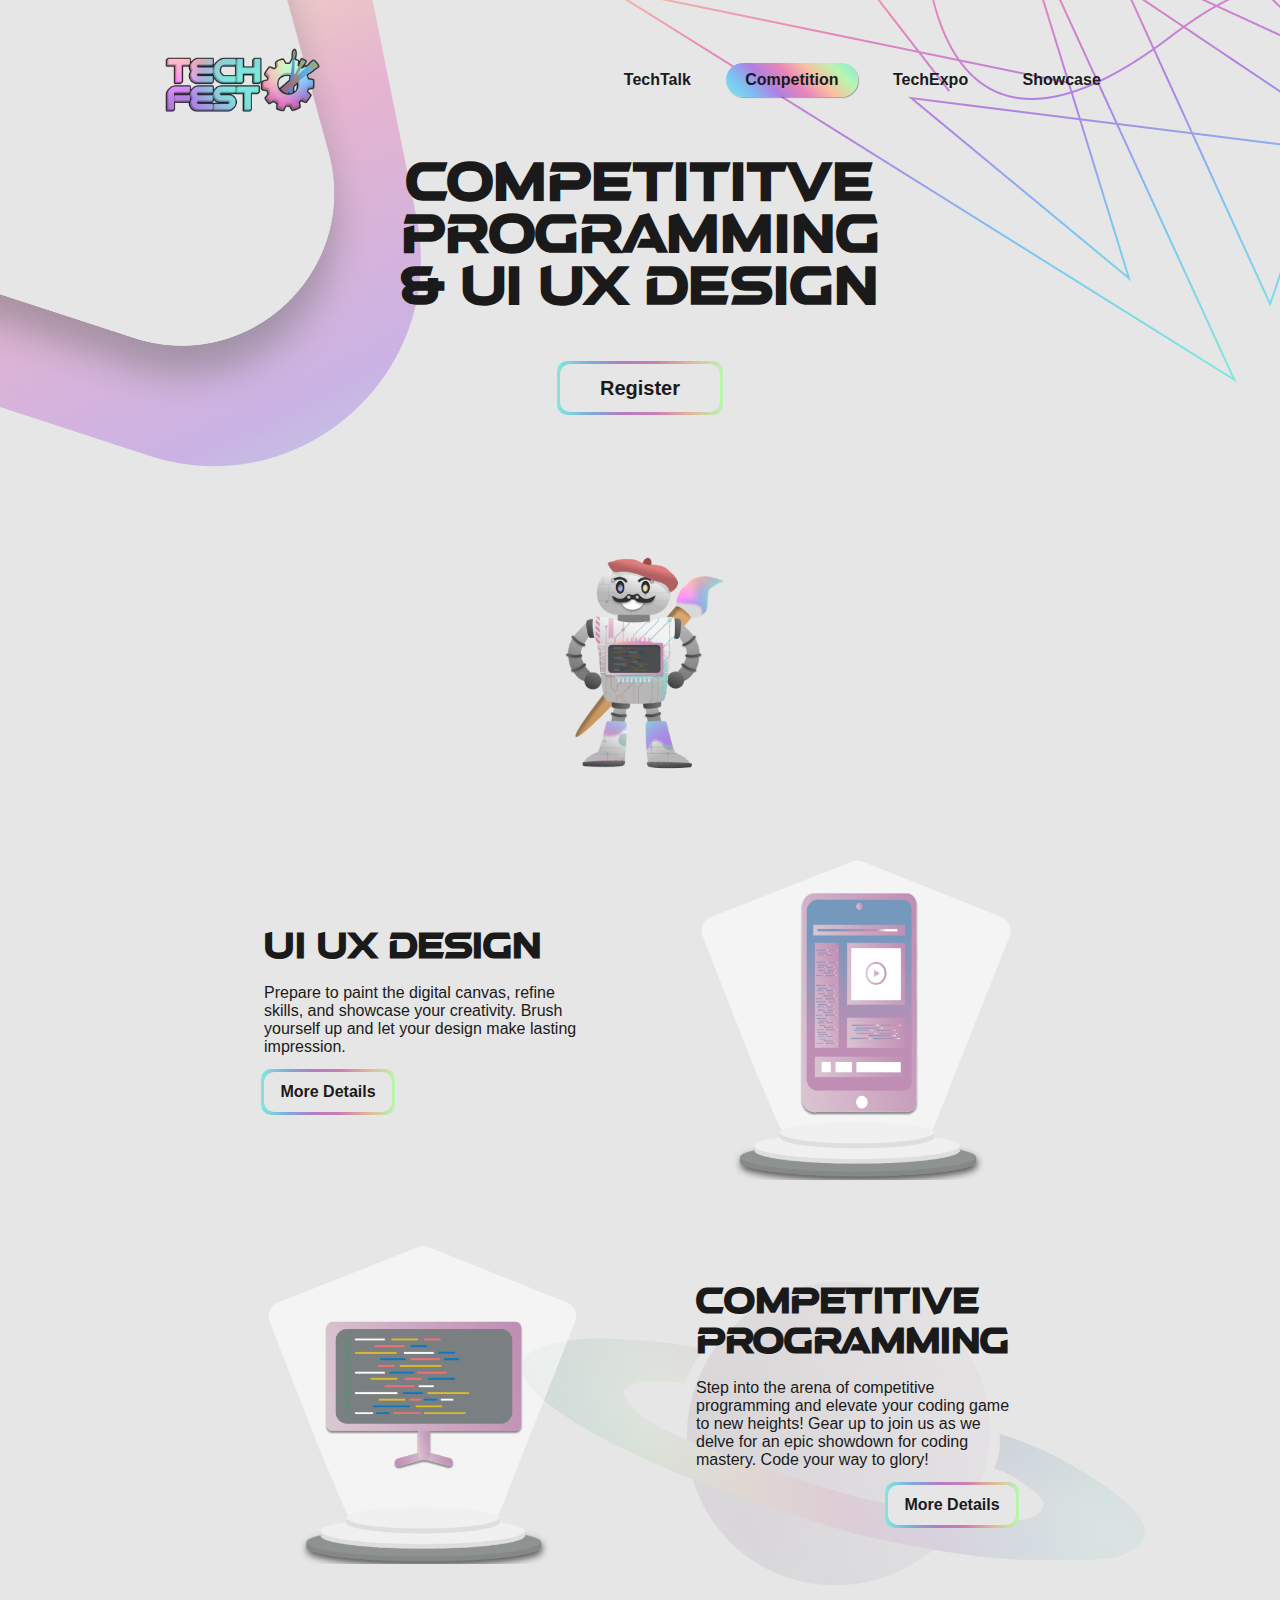
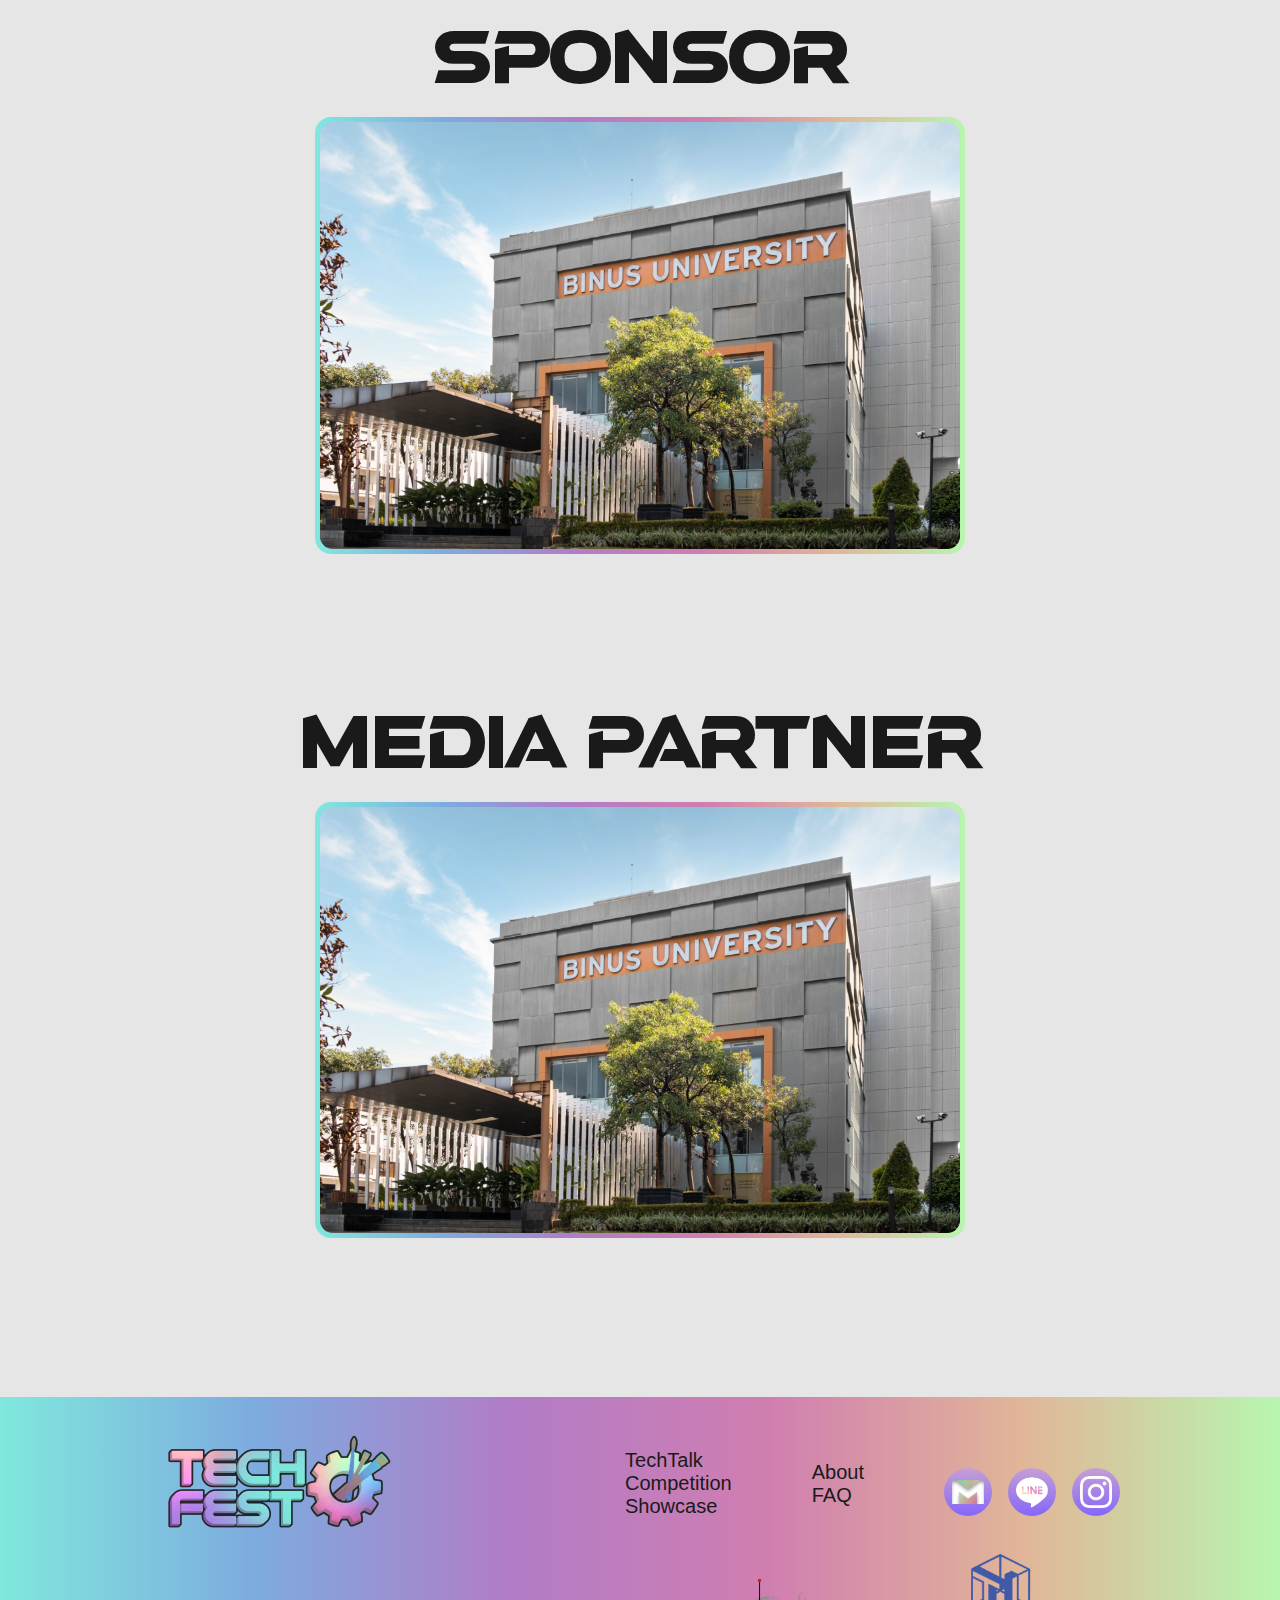
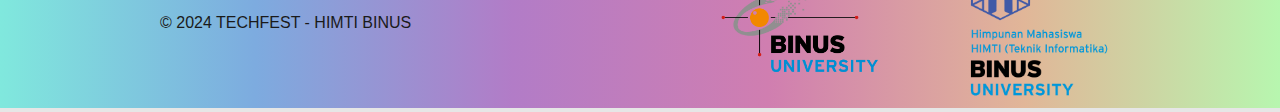
==== commit bc48c2e4: "update css" ====
--- a/pages/competititon/index.html
+++ b/pages/competititon/index.html
@@ -48,11 +48,11 @@
     </nav>
 
     <section class="hero-techtalk">
-        <h1 class="animate-on-observe animate-right">competititve</h1>
-        <h1 class="animate-on-observe animate-left">programming</h1>
-        <h1 class="animate-on-observe animate-right">& ui ux design</h1>
+        <h1>competititve</h1>
+        <h1>programming</h1>
+        <h1>& ui ux design</h1>
 
-        <a href="../register/competititon.html" class="animate-on-observe animate-down">
+        <a href="../register/competititon.html">
             <button>Register</button>
         </a>
     </section>
@@ -66,8 +66,8 @@
             <img src="../../assets/image/thingy/Planet Thingy.png" alt="">
         </div>
 
-        <div class="description ">
-            <div class="content animate-on-observe animate-right">
+        <div class="description">
+            <div class="content">
                 <h1>UI UX DESIGN</h1>
                 <P>Prepare to paint the digital canvas, refine skills, and showcase your creativity. Brush yourself up and let your design make lasting impression.</P>
                 <a href="../competititon/uiux.html">
@@ -75,17 +75,17 @@
                 </a>
             </div>
 
-            <div class="content-img animate-on-observe animate-left">
+            <div class="content-img">
                 <img src="../../assets/image/competition/Phone Thingy.png" alt="">
             </div>
         </div>
 
         <div class="description computer-wrapper">
-            <div class="content-img animate-on-observe animate-right">
+            <div class="content-img">
                 <img src="../../assets/image/competition/Computer Thingy.png" alt="">
             </div>
 
-            <div class="content animate-on-observe animate-left">
+            <div class="content">
                 <h1>COMPETITIVE PROGRAMMING</h1>
                 <P>Step into the arena of competitive programming and elevate your coding game to new heights! Gear up to join us as we delve for an epic showdown for coding mastery. Code your way to glory!</P>
                 <a href="../competititon/programming.html">
@@ -102,15 +102,15 @@
 
 
     <section class="partner">
-        <h1 class="animate-on-observe animate-down">SPONSOR</h1>
-        <div class="img-wrapper animate-on-observe animate-right">
+        <h1>SPONSOR</h1>
+        <div class="img-wrapper">
             <img src="../../assets/Binus-Anggrek.jpg" alt="">
         </div>
     </section>
 
     <section class="partner">
-        <h1 class="animate-on-observe animate-down">Media Partner</h1>
-        <div class="img-wrapper animate-on-observe animate-left">
+        <h1>Media Partner</h1>
+        <div class="img-wrapper">
             <img src="../../assets/Binus-Anggrek.jpg" alt="">
         </div>
     </section>
--- a/style.css
+++ b/style.css
@@ -187,6 +187,12 @@
   right: 0;
 }
 
+.navbar-active {
+  background: linear-gradient(45deg, #80E8DD, #7CC2F6, #AF81E4, #E784BA, #F9C1A0, #B7F6AF, #80E8DD);
+  border-radius: 100px;
+  box-shadow: 1px 1px 1px rgba(0,0,0,0.3);
+}
+
 nav {
   display: flex;
   align-items: center;
@@ -216,8 +222,9 @@
   font-size: 1rem;
 }
 nav .item-wrapper ul li {
-  padding: 1rem;
-}
+  padding: 0.5rem 1.2rem;
+}
+
 nav .hamburger, nav .close {
   padding: var(--spacing-s);
   height: 2rem;
@@ -228,6 +235,13 @@
 nav .close {
   margin-top: 1.5rem;
 }
+
+nav .item-wrapper ul li:hover {
+  color: white;
+  text-shadow: 2px 2px 2px rgba(0, 0, 0, 0.5);
+  transition: 0.3s ease;
+}  
+
 @media (min-width: 320px) {
   nav {
     padding: 0 2rem;
@@ -249,6 +263,11 @@
   }
 }
 @media (max-width: 1130px) {
+  .navbar-active{
+    background: none;
+    box-shadow: none;
+  }
+  
   nav .hamburger, nav .close {
     display: block;
   }
@@ -594,7 +613,6 @@
 
 footer {
   background: var(--gradient-horizontal);
-  padding-bottom: 3rem !important;
 }
 footer .top {
   display: flex;
@@ -605,8 +623,7 @@
 footer .top .right {
   display: flex;
   gap: 5rem;
-  align-items: flex-start;
-  flex-wrap: wrap;
+  align-items: center;
 }
 footer .top .right ul {
   font-size: var(--font-size-l);
@@ -701,12 +718,12 @@
 }
 @media (max-width: 690px) {
   .hero-techtalk h1 {
-    font-size: 3rem;
+    font-size: 4rem;
   }
 }
 @media (max-width: 500px) {
   .hero-techtalk h1 {
-    font-size: 2rem;
+    font-size: 3rem;
   }
 }
 .hero-techtalk button {
@@ -719,6 +736,7 @@
   border-radius: 10px;
   border: none;
   margin: 3rem auto;
+  font-weight: bold;
 }
 .hero-techtalk button::before {
   content: "";
@@ -868,7 +886,32 @@
   border-radius: 10px;
   position: relative;
   background-color: var(--color-background);
-}
+  /* text-align: center; */
+}
+
+.register h1 {
+  font-family: "Atmospheric", sans-serif;
+  font-size: 2rem;
+  width: -moz-fit-content;
+  width: fit-content;
+  margin: var(--spacing-l) auto;
+}
+.register form {
+  margin: 0 auto;
+  margin-bottom: 5rem;
+  max-width: 40rem;
+  padding: 1rem;
+  border-radius: 10px;
+  position: relative;
+  background-color: var(--color-background);
+  /* text-align: center; */
+}
+
+#compe-regist {
+  text-align: center;
+} 
+
+
 .register form::before {
   content: "";
   position: absolute;
@@ -917,14 +960,18 @@
   left: 1000%;
 }
 .register form .choice {
-  padding: 0.5rem;
-  border-radius: 5px;
+  padding: 0.5rem 1.7rem;
+  border-radius: 100px;
   cursor: pointer;
-}
+  /* border-style: solid; */
+  /* border-width: 1.5px; */
+  box-shadow: 1px 1px 1px rgba(0,0,0,0.3);
+}
+
 .register form button {
   display: block;
 }
-.register form .submit {
+/* .register form .submit {
   position: relative;
   background-image: var(--gradient-horizontal);
   color: var(--color-text);
@@ -935,7 +982,43 @@
   border: none;
   margin: 3rem auto;
   font-weight: bold;
-}
+  border-style: solid;
+  /* border-image: linear-gradient(#AF81E4, #E784BA) 10; */
+  /* border-color: linear-gradient(45deg, #80E8DD, #7CC2F6, #AF81E4, #E784BA, #F9C1A0, #B7F6AF, #80E8DD);
+  border-width: 1.5px;
+} */
+
+.register form .submit {
+  position: relative;
+  /* background-image: var(--gradient-horizontal); */
+  color: var(--color-text);
+  width: 10rem;
+  height: 3rem;
+  font-size: var(--font-size-l);
+  border-radius: 10px;
+  border: none;
+  margin: 3rem auto;
+  font-weight: bold;
+  overflow: hidden;
+  z-index: 1;
+  box-shadow: 2px 2px 2px rgba(0, 0, 0, 0.5);
+}
+
+.register form .submit::before {
+  content: '';
+  position: absolute;
+  top: 0; left: 0; right: 0; bottom: 0;
+  border-radius: 10px; /* Sama dengan border-radius dari tombol */
+  padding: 3px; /* Lebar border */
+  background: linear-gradient(45deg, #80E8DD, #7CC2F6, #AF81E4, #E784BA, #F9C1A0, #B7F6AF, #80E8DD);
+  -webkit-mask: 
+    linear-gradient(#fff 0 0) content-box, 
+    linear-gradient(#fff 0 0);
+  -webkit-mask-composite: xor;
+  mask-composite: exclude; /* Untuk Firefox */
+  z-index: -1;
+}
+
 
 .description-competition .img-wrapper {
   margin: 5rem auto;
@@ -973,47 +1056,877 @@
   -o-object-fit: contain;
      object-fit: contain;
 }
+/* New media query to change order on smaller screens */
+@media (max-width: 816px) {
+  .description-competition .description {
+    flex-direction: column;
+  }
+
+  .description-competition .description .content-img {
+    order: -1;
+  }
+
+  .description-competition .description .content {
+    order: 1;
+  }
+}
+
 .description-competition .computer-wrapper {
   flex-wrap: wrap-reverse;
-}
-
-.animate-on-observe {
-  opacity: 0;
-  transition: opacity 0.8s ease-out, transform 0.8s ease-out;
-}
-
-.animate-up {
-  transform: translateY(50px);
-}
-
-.animate-up.active {
-  opacity: 1;
-  transform: translateY(0);
-}
-
-.animate-down {
-  transform: translateY(-50px);
-}
-
-.animate-down.active {
-  opacity: 1;
-  transform: translateY(0);
-}
-
-.animate-left {
-  transform: translateX(-50px);
-}
-
-.animate-left.active {
-  opacity: 1;
-  transform: translateX(0);
-}
-
-.animate-right {
-  transform: translateX(50px);
-}
-
-.animate-right.active {
-  opacity: 1;
-  transform: translateX(0);
-}/*# sourceMappingURL=style.css.map */+}/*# sourceMappingURL=style.css.map */
+
+/* Techexpo */
+.techexpo-header{
+  display:flex;
+  align-items: center;
+  flex-direction: column;
+}
+
+.techexpo-header h1{
+  font-family: 'Atmospheric', sans-serif;
+  margin: 2px;
+  font-size: 3rem;
+  font-weight: bold;
+}
+
+.techexpo-button button{
+  position: relative;
+  background-color: var(--color-background);
+  color: var(--color-text);
+  width: 10rem;
+  height: 3rem;
+  font-size: var(--font-size-l);
+  border-radius: 10px;
+  border: none;
+  margin: 3rem auto;
+}
+
+.techexpo-button button::before {
+  content: "";
+  position: absolute;
+  top: -3px;
+  left: -3px;
+  right: -3px;
+  bottom: -3px;
+  z-index: -1;
+  background-image: var(--gradient-horizontal);
+  border-radius: inherit;
+}
+
+.techexpo-content .technology-thingy-img-decorator-techtalk{
+  position: absolute;
+  top: 10%;
+}
+
+.techexpo-content .img-wrapper {
+  margin: 5rem auto;
+  width: 15rem;
+  height: 15rem;
+}
+.techexpo-content .img-wrapper img {
+  width: 100%;
+  height: 100%;
+  -o-object-fit: contain;
+     object-fit: contain;
+}
+
+.techexpo-content .description{
+  margin: var(--spacing-xxl) auto;
+  display: flex;
+  flex-direction: row;
+  justify-content: space-between;
+  max-width: 50rem;
+  gap: var(--spacing-xxl);
+}
+
+.techexpo-content .left .sub-title{
+  font-size: 1.5rem;
+}
+
+.techexpo-content .left .title{
+  font-size: 5rem;
+}
+
+.techexpo-content .left p{
+  margin: 0;
+}
+
+.techexpo-img{
+  display: flex;
+  align-items: center;
+  flex-direction: column;
+  margin-top: -6rem;
+}
+
+.techexpo-img .img .first, .techexpo-img .img .second{
+  display: flex;
+  align-items: center;
+  justify-content: center;
+}
+
+.techexpo-img .img .first{
+  margin-bottom: -77%;
+}
+
+
+.techexpo-img .bottom{
+  margin-top: -35rem;
+}
+
+.techexpo-img .img .top .second{
+  height: 48rem;
+  width: 33rem;
+}
+
+.techexpo-img .img .top .first, .techexpo-img .bottom .third{
+  width: 70rem;
+  height: 50rem;
+}
+
+.techexpo-container{
+  display: flex;
+  flex-direction: column;
+  align-items: center;
+  justify-content: center;
+  margin-top: -20rem;
+  margin-bottom: 15rem;
+}
+
+.techexpo-container .img-decoration {
+  position: absolute;
+  opacity: 0.3;
+  z-index: -1;
+  height: 50%;
+  margin-top: 10rem;
+}
+
+.techexpo-container .card .card-explanation h1{
+  font-family: 'Atmospheric';
+}
+
+.techexpo-container .card{
+  display: flex;
+  flex-direction: row;
+  align-items: center;
+  justify-content: center;
+}
+
+.techexpo-container .card .card-explanation{
+  height: 15rem;
+  width: 22rem;
+  font-size: 1.2rem;
+  text-align: justify;
+}
+
+.techexpo-container .first{
+  margin-top:-3rem;
+}
+
+.techexpo-container .first img{
+  width: 11rem;
+  height: 14rem;
+}
+
+.techexpo-container .first .card-explanation{
+  margin-left: 5rem;
+}
+
+.techexpo-container .second{
+  margin-top: -6rem;
+}
+
+.techexpo-container .second img{
+  width: 22rem;
+  height: 22rem;
+}
+
+.techexpo-container .second .card-explanation{
+  margin-right: -3rem;
+  text-align: right;
+}
+
+.techexpo-container .third{
+  margin-top:-12rem;
+}
+
+.techexpo-container .third img{
+  width: 20rem;
+  height: 20rem;
+}
+
+.techexpo-container .third .card-explanation{
+  margin-left: 0; 
+}
+
+@media (max-width: 900px){
+  .techexpo-content .description{
+    flex-direction: column;
+    justify-content: center;
+    align-items: center;
+    text-align: center;
+  }
+}
+
+@media (max-width: 800px){
+  .techexpo-header h1{
+    font-size: 2.5rem;
+  }
+
+  .techexpo-content .description .left .title{
+    font-size: 3.8rem;
+  }
+
+  .techexpo-content .description .left .sub-title{
+    font-size: 1.4rem;
+  }
+
+  .techexpo-content .description .left p{
+    font-size: 1.1rem;
+  }
+
+  .techexpo-img .img .top .first, .techexpo-img .bottom .third{
+    width: 51rem;
+    height: 38rem;
+  }
+
+  .techexpo-img .img .top .second{
+    width: 30rem;
+    height: 38rem;
+  }
+
+  .techexpo-img .img .first{
+    margin-bottom: -85%;
+  }
+  
+  
+  .techexpo-img .bottom{
+    margin-top: -30rem;
+  }
+}
+
+@media (max-width:700px){
+  .techexpo-container .card .card-explanation{
+    height: 18rem;
+    width: 19rem;
+    font-size: 1.2rem;
+  }
+
+  .techexpo-container .card .card-explanation h1{
+    font-size: 2rem;
+  }
+
+  .techexpo-container .first{
+    margin-top:2rem;
+  }
+
+  .techexpo-container .first img{
+    width: 9rem;
+    height: 12rem;
+  }
+
+  .techexpo-container .second{
+    margin-top: -3rem;
+  }
+
+  .techexpo-container .second img{
+    width: 18rem;
+    height: 18rem;
+  }
+
+  .techexpo-container .third{
+    margin-top:-8rem;
+  }
+
+  .techexpo-container .third img{
+    width: 16rem;
+    height: 16rem;
+  }
+}
+
+@media (max-width:500px){
+  .techexpo-header h1{
+    font-size: 1.8rem;
+  }
+
+  .techexpo-content .description .left .sub-title{
+    font-size: 1rem;
+  }
+
+  .techexpo-content .description .left .title{
+    font-size: 3rem;
+  }
+
+  .techexpo-content .description .left p{
+    font-size: 1.1rem;
+  }
+
+  .techexpo-img .img .top .first, .techexpo-img .bottom .third{
+    width: 48rem;
+    height: 35rem;
+  }
+
+  .techexpo-img .img .top .second{
+    width: 21rem;
+    height: 36rem;
+  }
+
+  .techexpo-img .img .first{
+    margin-bottom: -82%;
+  }
+  
+  
+  .techexpo-img .bottom{
+    margin-top: -30rem;
+  }
+
+  .techexpo-container .card .card-explanation{
+    height: 15rem;
+    width: 13rem;
+    font-size: 1rem;
+  }
+
+  .techexpo-container .card .card-explanation h1{
+    font-size: 1.4rem;
+  }
+
+  .techexpo-container .first{
+    margin-top:2rem;
+  }
+
+  .techexpo-container .first img{
+    width: 7rem;
+    height: 9rem;
+    margin-right: -2.5rem;
+  }
+
+  .techexpo-container .second{
+    margin-top: -2rem;
+  }
+
+  .techexpo-container .second img{
+    width: 15rem;
+    height: 15rem;
+    margin-right: -1rem;
+  }
+
+  .techexpo-container .second .card-explanation{
+    margin-left:2rem;
+  }
+
+  .techexpo-container .third{
+    margin-top:-8rem;
+  }
+
+  .techexpo-container .third img{
+    width: 14rem;
+    height: 14rem;
+    margin-left: -3rem;
+  }
+
+  .techexpo-container .third .card-explanation{
+    margin-left: -1rem;
+  }
+}
+
+.content button {
+  position: relative;
+  background-color: var(--color-background);
+  color: var(--color-text);
+  min-width: 8rem !important;
+  min-height: 2.5rem !important;
+  font-size: 1rem;
+  border-radius: 10px;
+  border: none;
+  margin: 0 auto;
+}
+.content button::before {
+  content: "";
+  position: absolute;
+  top: -3px;
+  left: -3px;
+  right: -3px;
+  bottom: -3px;
+  z-index: -1;
+  background-image: var(--gradient-horizontal);
+  border-radius: inherit;
+}
+
+.hero-competition {
+  display: flex;
+  align-items: center;
+  flex-direction: column;
+}
+.hero-competition h1 {
+  margin: 0;
+  font-size: 4rem;
+  text-align: center;
+  font-family: "Atmospheric", sans-serif;
+}
+.hero-competition h2 {
+  margin: 0;
+  font-size: 1.5rem;
+  text-align: center;
+  font-family: "Atmospheric", sans-serif;
+}
+.hero-competition p {
+  margin: 0;
+  font-size: 1rem;
+  text-align: center;
+}
+@media (max-width: 690px) {
+  .hero-competition h1 {
+    font-size: 4rem;
+  }
+}
+@media (max-width: 500px) {
+  .hero-competition h1 {
+    font-size: 3rem;
+  }
+}
+.hero-competition button {
+  position: relative;
+  background-color: var(--color-background);
+  color: var(--color-text);
+  width: 10rem;
+  height: 3rem;
+  font-size: var(--font-size-l);
+  border-radius: 10px;
+  border: none;
+  margin: 1rem auto;
+  font-weight: bold;
+}
+.hero-competition button::before {
+  content: "";
+  position: absolute;
+  top: -3px;
+  left: -3px;
+  right: -3px;
+  bottom: -3px;
+  z-index: -1;
+  background-image: var(--gradient-horizontal);
+  border-radius: inherit;
+}
+.rank-competition .img-wrapper {
+  margin: 1rem auto;
+  width: 35rem;
+  height: 35rem;
+}
+.rank-competition .img-wrapper img {
+  width: 100%;
+  height: 100%;
+  -o-object-fit: contain;
+     object-fit: contain;
+}
+.planet-img-decorator-competition {
+  position: absolute;
+  width: 55%;
+  top: -200px;
+  right: 0;
+  float: right;
+  opacity: 0.3;
+}
+.planet-img-decorator-competition img {
+  width: 100%;
+  height: 100%;
+  -o-object-fit: contain;
+     object-fit: contain;
+}
+.rank {
+  display: flex;
+  justify-content: center;
+}
+.rank .img-wrapper {
+  width: 15rem;
+  height: 15rem;
+}
+@media (min-width: 320px) {
+  .hero-competition button {
+    width: 7rem;
+    height: 2rem;
+    font-size: 1rem;
+  }
+  .rank-competition .img-wrapper {
+    width: 20rem;
+    height: 20rem;
+  }
+  .rank .img-wrapper {
+    margin: 0 auto;
+    width: 8rem;
+    height: 8rem;
+  }
+  .rank-1, .rank-2, .rank-3 {
+    margin-left: 0 !important;
+    margin-right: 0 !important;
+  }
+  .rank-1 h2, .rank-2 h2, .rank-3 h2 {
+    font-size: 0.75rem !important;
+  }
+  .timeline-competition h1 {
+    font-size: 3rem !important;
+    margin-bottom: var(--spacing-xxl) !important;
+  }
+  .timeline-competition p {
+    font-size: 0.75rem !important;
+  }
+  .timeline-competition h2 {
+    font-size: 1rem !important;
+  }
+}
+@media (min-width: 768px) {
+  .hero-competition button {
+    width: 10rem;
+    height: 3rem;
+    font-size: 1rem;
+  }
+  .rank-competition .img-wrapper {
+    margin: 1rem auto;
+    width: 25rem;
+    height: 25rem;
+  }
+  .rank .img-wrapper {
+    width: 12rem;
+    height: 12rem;
+  }
+  .rank-1 h2, .rank-2 h2, .rank-3 h2 {
+    font-size: 1rem !important;
+  }
+  .timeline-competition h1 {
+    font-size: 3rem !important;
+    margin-bottom: var(--spacing-xxl) !important;
+  }
+  .timeline-competition p {
+    font-size: 1rem !important;
+  }
+  .timeline-competition h2 {
+    font-size: 1.5rem !important;
+  }
+}
+@media (min-width: 1024px) {
+  .hero-competition button {
+    width: 10rem;
+    height: 3rem;
+    font-size: 1.25rem;
+  }
+  .rank-competition .img-wrapper {
+    margin: 1rem auto;
+    width: 35rem;
+    height: 35rem;
+  }
+  .rank .img-wrapper {
+    width: 15rem;
+    height: 15rem;
+  }
+  .rank-1 h2, .rank-2 h2, .rank-3 h2 {
+    font-size: 1.5rem !important;
+  }
+  .timeline-competition h1 {
+    font-size: 4rem !important;
+    margin-bottom: var(--spacing-xxxl) !important;
+  }
+  .timeline-competition p {
+    font-size: 1.5rem !important;
+  }
+  .timeline-competition h2 {
+    font-size: 2rem !important;
+  }
+}
+.rank-1, .rank-2, .rank-3 {
+  display: flex;
+  align-items: center;
+  flex-direction: column;
+  margin: 1rem;
+}
+.rank-2, .rank-3 {
+  margin-top: 15rem;
+}
+.rank-1 h2, .rank-2 h2, .rank-3 h2 {
+  margin: 0;
+  font-size: 1.5rem;
+  text-align: center;
+  font-family: "Atmospheric", sans-serif;
+}
+.timeline-competition {
+  margin-top: 15rem;
+  margin-bottom: var(--spacing-xxxl);
+}
+.circle-gradient-img-decorator {
+  top: -125px;
+  left: 50%;
+  transform: translateX(-50%);
+  width: 100rem;
+  display: flex;
+  justify-content: center;
+  align-items: center;
+  opacity: 0.3;
+}
+@media (min-width: 1024px) {
+  .circle-gradient-img-decorator {
+    width: 135rem;
+  }
+}
+.circle-gradient-img-decorator img {
+  height: auto;
+  width: 100%;
+  -o-object-fit: contain;
+     object-fit: contain;
+}
+.circle-gradient-2-img-decorator {
+  top: -125px;
+  left: 50%;
+  transform: translateX(-50%);
+  width: 100rem;
+  display: flex;
+  justify-content: center;
+  align-items: center;
+  opacity: 0.3;
+}
+@media (min-width: 1024px) {
+  .circle-gradient-2-img-decorator {
+    width: 135rem;
+  }
+}
+.circle-gradient-2-img-decorator img {
+  height: auto;
+  width: 100%;
+  -o-object-fit: contain;
+     object-fit: contain;
+}
+.timeline-competition h1 {
+  font-family: "Atmospheric", sans-serif;
+  font-size: 4rem;
+  width: -moz-fit-content;
+  width: fit-content;
+  margin: var(--spacing-l) auto;
+  margin-bottom: var(--spacing-xxxl);
+}
+.timeline-competition .timeline-container {
+  position: relative;
+  margin: 0 auto;
+  width: -moz-fit-content;
+  width: fit-content;
+}
+.timeline-competition .timeline-container::after {
+  content: "";
+  position: absolute;
+  width: 4px;
+  background-color: var(--color-text);
+  top: 0;
+  bottom: 0;
+  left: 0;
+  margin-left: -3px;
+}
+.timeline-competition .timeline-container .wrapper {
+  position: relative;
+  margin-left: var(--spacing-xxl);
+  margin-bottom: var(--spacing-xxl);
+}
+.timeline-competition .timeline-container .wrapper .content {
+  max-width: 30rem;
+}
+.timeline-competition p {
+  margin: 0;
+  margin-bottom: 0.5rem;
+  font-size: 1.5rem;
+  font-family: "Atmospheric", sans-serif;
+}
+.timeline-competition h2 {
+  margin: 0;
+  font-size: 2rem;
+  font-family: "Atmospheric", sans-serif;
+}
+.timeline-competition .timeline-container .wrapper::after {
+  content: "";
+  position: absolute;
+  width: 20px;
+  height: 20px;
+  left: -75px;
+  background-color: var(--color-text);
+  top: 0px;
+  border-radius: 50%;
+  z-index: 1;
+}
+.info-competition {
+  margin-top: 10rem;
+  margin-bottom: 10rem;
+}
+.info-content-competition {
+  display: flex;
+  align-items: center;
+}
+.info-content-competition .img-wrapper {
+  margin: 1rem auto;
+  width: 25%;
+  height: auto;
+}
+.info-content-competition .img-wrapper img {
+  width: 100%;
+  height: 100%;
+  -o-object-fit: contain;
+     object-fit: contain;
+}
+.information {
+  margin: 2rem;
+  width: 60%;
+}
+.information h2 {
+  margin: 0;
+  font-size: 1.5rem;
+  font-family: "Atmospheric", sans-serif;
+}
+.information p {
+  font-size: 1rem;
+}
+@media only screen and (min-width: 320px) and (max-width: 768px) {
+  .information p {
+    font-size: 0.75rem !important;
+  }
+}
+.information button {
+  position: relative;
+  background-color: var(--color-background);
+  color: var(--color-text);
+  width: 14rem;
+  height: 2rem;
+  font-size: var(--font-size-l);
+  border-radius: 10px;
+  border: none;
+  margin: 1rem auto;
+}
+.information button::before {
+  content: "";
+  position: absolute;
+  top: -3px;
+  left: -3px;
+  right: -3px;
+  bottom: -3px;
+  z-index: -1;
+  background-image: var(--gradient-horizontal);
+  border-radius: inherit;
+}
+.planet2-img-decorator-competition {
+  position: absolute;
+  width: 55%;
+  top: 10rem;
+  left: 0;
+  opacity: 0.3;
+}
+.planet2-img-decorator-competition img {
+  width: 100%;
+  height: 100%;
+  -o-object-fit: contain;
+     object-fit: contain;
+}
+.mash-img-decorator-competition {
+  width: 100%;
+  top: -10rem;
+  left: 0;
+  opacity: 0.3;
+}
+.mash-img-decorator-competition img {
+  width: 100%;
+  height: 100%;
+  -o-object-fit: contain;
+     object-fit: contain;
+}
+
+.header-about {
+  display: flex;
+  align-items: center;
+  flex-direction: column;
+}
+.header-about h1 {
+  margin: 0;
+  font-size: 3rem;
+  text-align: center;
+  font-family: "Atmospheric", sans-serif;
+}
+.header-about h3 {
+  margin: 0;
+  font-size: 1.5 rem;
+  text-align: center;
+  font-family: "Atmospheric", sans-serif;
+}
+.techexpo-content .sub-title{
+  font-size: 1.5rem;
+}
+
+.description-about .img-wrapper {
+  margin: 5rem auto;
+  width: 15rem;
+  height: 15rem;
+}
+.description-about .img-wrapper img {
+  width: 100%;
+  height: 100%;
+  -o-object-fit: contain;
+     object-fit: contain;
+}
+.description-about .description {
+  margin: var(--spacing-xxl) auto;
+  display: flex;
+  justify-content: space-between;
+  flex-wrap: wrap;
+  max-width: 50rem;
+  align-items: center;
+  gap: var(--spacing-xxl);
+}
+
+.description-about .description .content h1{
+  color: white;
+  justify-content: left;
+  font-size: 20px;
+}
+
+.description-about .description .content {
+  width: 25rem;
+  flex-wrap: wrap;
+  margin: 0 auto;
+  border-radius: 16px;
+  background: linear-gradient(90deg, #ffb3fe 0%, #491e8e 100%);
+  padding: 12px;
+  display: flex;
+  justify-content: center;
+  
+  flex-direction: column;
+}
+
+.description-about .description .content-img {
+  width: 15rem;
+  height: 15rem;
+  margin: 0 auto;
+}
+.description-about .description .content-img img {
+  width: 100%;
+  height: 100%;
+  -o-object-fit: contain;
+     object-fit: contain;
+}
+/* New media query to change order on smaller screens */
+@media (max-width: 816px) {
+  .description-about .description {
+    flex-direction: column;
+  }
+
+  .description-about .description .content-img {
+    order: -1;
+  }
+
+  .description-about .description .content {
+    order: 1;
+  }
+}
+
+.description-about .computer-wrapper {
+  flex-wrap: wrap-reverse;
+}
+
+@media (max-width: 690px) {
+  .header-about h1 {
+    font-size: 4rem;
+  }
+}
+@media (max-width: 500px) {
+  .header-about h1 {
+    font-size: 3rem;
+  }
+}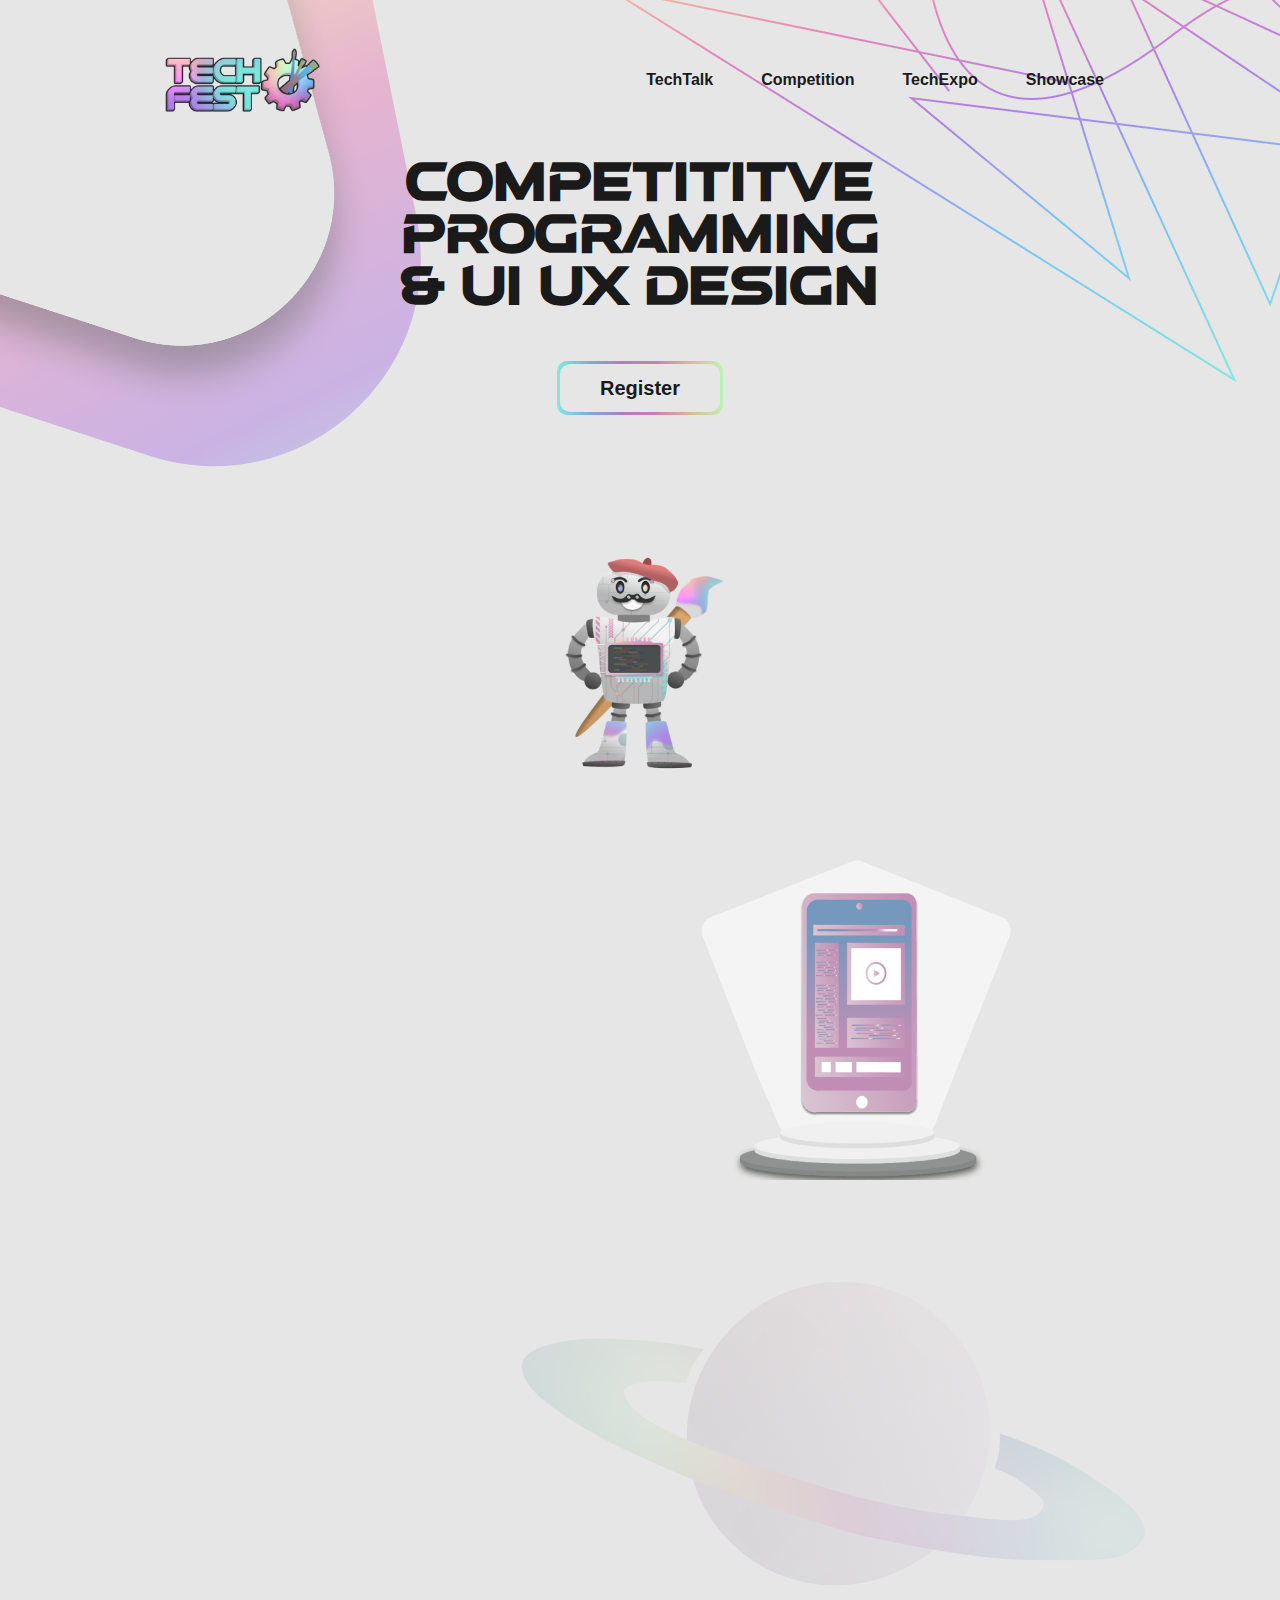
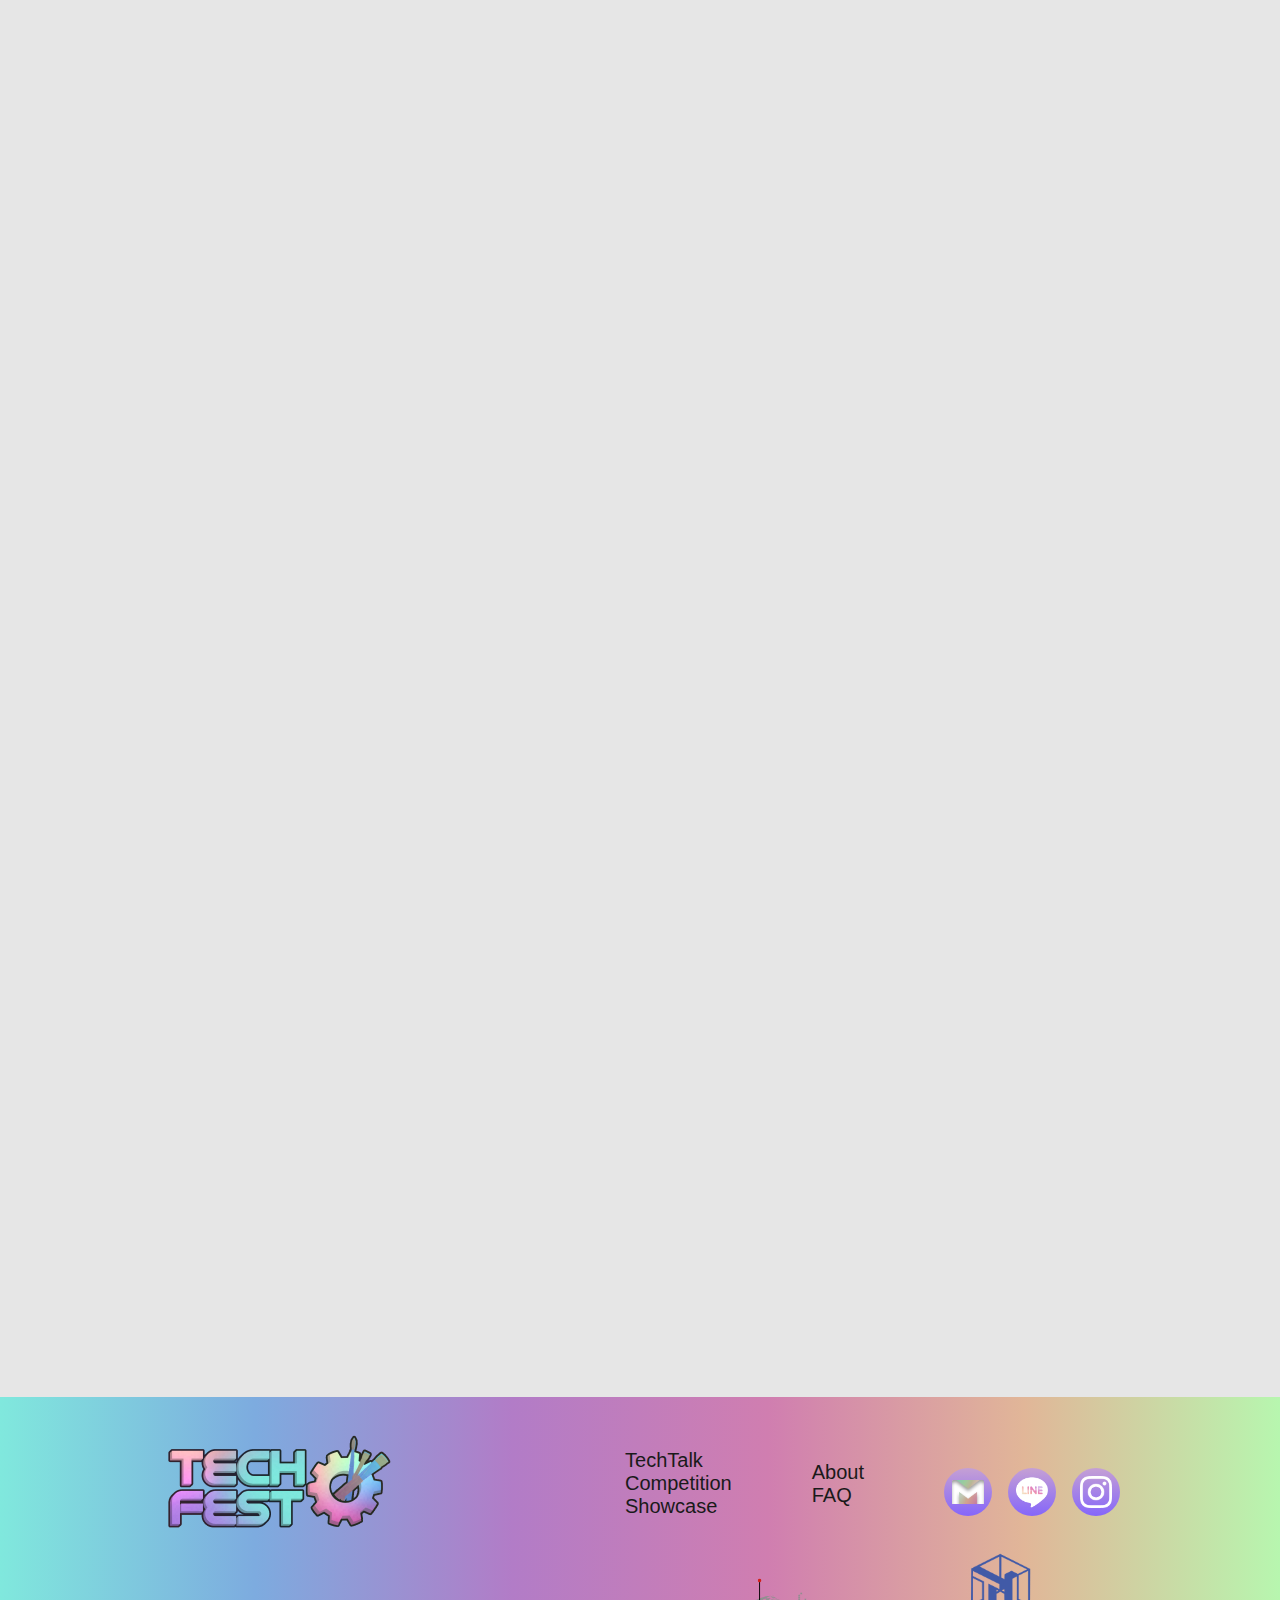
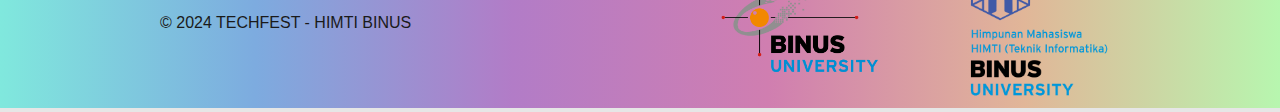
==== commit 07a47819: "add animation, fix css" ====
--- a/pages/competititon/index.html
+++ b/pages/competititon/index.html
@@ -48,11 +48,11 @@
     </nav>
 
     <section class="hero-techtalk">
-        <h1>competititve</h1>
-        <h1>programming</h1>
-        <h1>& ui ux design</h1>
+        <h1 class="animate-on-observe animate-left">competititve</h1>
+        <h1 class="animate-on-observe animate-right">programming</h1>
+        <h1 class="animate-on-observe animate-left">& ui ux design</h1>
 
-        <a href="../register/competititon.html">
+        <a class="animate-on-observe animate-down" href="../register/competititon.html">
             <button>Register</button>
         </a>
     </section>
@@ -67,7 +67,7 @@
         </div>
 
         <div class="description">
-            <div class="content">
+            <div class="content animate-on-observe animate-left">
                 <h1>UI UX DESIGN</h1>
                 <P>Prepare to paint the digital canvas, refine skills, and showcase your creativity. Brush yourself up and let your design make lasting impression.</P>
                 <a href="../competititon/uiux.html">
@@ -75,17 +75,17 @@
                 </a>
             </div>
 
-            <div class="content-img">
+            <div class="content-img animate-on-observe animate-right">
                 <img src="../../assets/image/competition/Phone Thingy.png" alt="">
             </div>
         </div>
 
         <div class="description computer-wrapper">
-            <div class="content-img">
+            <div class="content-img animate-on-observe animate-left">
                 <img src="../../assets/image/competition/Computer Thingy.png" alt="">
             </div>
 
-            <div class="content">
+            <div class="content animate-on-observe animate-right">
                 <h1>COMPETITIVE PROGRAMMING</h1>
                 <P>Step into the arena of competitive programming and elevate your coding game to new heights! Gear up to join us as we delve for an epic showdown for coding mastery. Code your way to glory!</P>
                 <a href="../competititon/programming.html">
@@ -101,14 +101,14 @@
 
 
 
-    <section class="partner">
+    <section class="partner animate-on-observe animate-down">
         <h1>SPONSOR</h1>
         <div class="img-wrapper">
             <img src="../../assets/Binus-Anggrek.jpg" alt="">
         </div>
     </section>
 
-    <section class="partner">
+    <section class="partner animate-on-observe animate-down">
         <h1>Media Partner</h1>
         <div class="img-wrapper">
             <img src="../../assets/Binus-Anggrek.jpg" alt="">
--- a/style.css
+++ b/style.css
@@ -187,12 +187,6 @@
   right: 0;
 }
 
-.navbar-active {
-  background: linear-gradient(45deg, #80E8DD, #7CC2F6, #AF81E4, #E784BA, #F9C1A0, #B7F6AF, #80E8DD);
-  border-radius: 100px;
-  box-shadow: 1px 1px 1px rgba(0,0,0,0.3);
-}
-
 nav {
   display: flex;
   align-items: center;
@@ -222,9 +216,8 @@
   font-size: 1rem;
 }
 nav .item-wrapper ul li {
-  padding: 0.5rem 1.2rem;
-}
-
+  padding: 1rem;
+}
 nav .hamburger, nav .close {
   padding: var(--spacing-s);
   height: 2rem;
@@ -235,13 +228,6 @@
 nav .close {
   margin-top: 1.5rem;
 }
-
-nav .item-wrapper ul li:hover {
-  color: white;
-  text-shadow: 2px 2px 2px rgba(0, 0, 0, 0.5);
-  transition: 0.3s ease;
-}  
-
 @media (min-width: 320px) {
   nav {
     padding: 0 2rem;
@@ -263,11 +249,6 @@
   }
 }
 @media (max-width: 1130px) {
-  .navbar-active{
-    background: none;
-    box-shadow: none;
-  }
-  
   nav .hamburger, nav .close {
     display: block;
   }
@@ -716,6 +697,297 @@
   text-align: center;
   font-family: "Atmospheric", sans-serif;
 }
+@media (max-width: 690px) {
+  .hero-techtalk h1 {
+    font-size: 3rem;
+  }
+}
+@media (max-width: 500px) {
+  .hero-techtalk h1 {
+    font-size: 2rem;
+  }
+}
+.hero-techtalk button {
+  position: relative;
+  background-color: var(--color-background);
+  color: var(--color-text);
+  width: 10rem;
+  height: 3rem;
+  font-size: var(--font-size-l);
+  border-radius: 10px;
+  border: none;
+  margin: 3rem auto;
+}
+.hero-techtalk button::before {
+  content: "";
+  position: absolute;
+  top: -3px;
+  left: -3px;
+  right: -3px;
+  bottom: -3px;
+  z-index: -1;
+  background-image: var(--gradient-horizontal);
+  border-radius: inherit;
+}
+
+.description-techtalk .img-wrapper {
+  margin: 5rem auto;
+  width: 15rem;
+  height: 15rem;
+}
+.description-techtalk .img-wrapper img {
+  width: 100%;
+  height: 100%;
+  -o-object-fit: contain;
+     object-fit: contain;
+}
+.description-techtalk .description {
+  margin: var(--spacing-xxl) auto;
+  display: flex;
+  justify-content: space-between;
+  flex-wrap: wrap;
+  max-width: 50rem;
+  gap: var(--spacing-xxl);
+}
+.description-techtalk .description .content {
+  width: 20rem;
+  flex-wrap: wrap;
+  margin: 0 auto;
+}
+
+.speaker-techtalk .hero {
+  font-family: "Atmospheric", sans-serif;
+  font-size: 2rem;
+  width: -moz-fit-content;
+  width: fit-content;
+  margin: var(--spacing-l) auto;
+}
+.speaker-techtalk .speaker-photo {
+  display: flex;
+  gap: var(--spacing-xxl);
+  margin: 0 auto;
+  width: -moz-fit-content;
+  width: fit-content;
+  flex-wrap: wrap;
+}
+.speaker-techtalk .speaker-photo .details {
+  margin: 0 auto;
+}
+.speaker-techtalk .speaker-photo .details h1 {
+  font-family: "Atmospheric", sans-serif;
+  font-size: 2rem;
+  width: -moz-fit-content;
+  width: fit-content;
+  margin: var(--spacing-l) auto;
+}
+.speaker-techtalk .speaker-photo .details .img-wrapper {
+  background-color: var(--color-foreground);
+  padding: 1rem;
+  border-radius: 10px;
+  width: 20rem;
+  height: 20rem;
+}
+.speaker-techtalk .speaker-photo .details .img-wrapper img {
+  width: 100%;
+  height: 100%;
+  -o-object-fit: contain;
+     object-fit: contain;
+}
+
+.bg-gradient {
+  background-image: var(--gradient-horizontal);
+}
+
+.display-none {
+  display: none;
+}
+
+.display-block {
+  display: block !important;
+}
+
+.dialog {
+  position: fixed;
+  width: 100vw;
+  height: 100vh;
+  top: 0;
+  left: 0;
+  z-index: 10;
+  background-color: rgba(0, 0, 0, 0.5);
+  display: none;
+}
+.dialog .dialog-content {
+  position: absolute;
+  top: 50%;
+  left: 50%;
+  transform: translate(-50%, -50%);
+  background-color: white;
+  padding: 1rem;
+  border-radius: 5px;
+}
+.dialog .dialog-content h3 {
+  margin: 0;
+}
+.dialog .dialog-content .back {
+  padding: 0.5rem 1rem;
+  border: 2px solid var(--color-text);
+  margin: 1rem;
+  border-radius: 5px;
+  display: flex;
+  justify-content: center;
+  cursor: pointer;
+  transition: all 100ms linear;
+}
+.dialog .dialog-content .back:hover {
+  background-color: var(--color-text);
+  color: var(--color-background);
+}
+.dialog .dialog-content .submit {
+  border-color: #7DABDF;
+  color: #7DABDF;
+}
+.dialog .dialog-content .submit:hover {
+  background-color: #7DABDF;
+  color: var(--color-background);
+}
+
+.register h1 {
+  font-family: "Atmospheric", sans-serif;
+  font-size: 2rem;
+  width: -moz-fit-content;
+  width: fit-content;
+  margin: var(--spacing-l) auto;
+}
+.register form {
+  margin: 0 auto;
+  margin-bottom: 5rem;
+  max-width: 40rem;
+  padding: 1rem;
+  border-radius: 10px;
+  position: relative;
+  background-color: var(--color-background);
+}
+.register form::before {
+  content: "";
+  position: absolute;
+  top: -3px;
+  left: -2px;
+  right: -3px;
+  bottom: -3px;
+  z-index: -1;
+  background-image: var(--gradient-horizontal);
+  border-radius: inherit;
+}
+.register form .question {
+  margin-bottom: var(--spacing-l);
+}
+.register form .question .short {
+  max-width: 20rem;
+}
+.register form .question-group {
+  display: flex;
+  gap: 2rem;
+}
+.register form .question-group input {
+  margin-bottom: 0.5rem;
+}
+.register form h3, .register form p {
+  margin: 0;
+}
+.register form input, .register form select {
+  width: 100%;
+  box-sizing: border-box;
+  border: 2px solid var(--color-text);
+  border-radius: 5px;
+  padding: 0.5rem;
+  font-size: 1rem;
+}
+.register form .button-group {
+  display: flex;
+  justify-content: center;
+  gap: 1rem;
+  padding: 2rem 0;
+  font-weight: bold;
+}
+.register form .button-group-competition {
+  position: absolute;
+  top: 1000%;
+  left: 1000%;
+}
+.register form .choice {
+  padding: 0.5rem;
+  border-radius: 5px;
+  cursor: pointer;
+}
+.register form button {
+  display: block;
+}
+.register form .submit {
+  position: relative;
+  background-image: var(--gradient-horizontal);
+  color: var(--color-text);
+  width: 10rem;
+  height: 3rem;
+  font-size: var(--font-size-l);
+  border-radius: 10px;
+  border: none;
+  margin: 3rem auto;
+  font-weight: bold;
+}
+
+.description-competition .img-wrapper {
+  margin: 5rem auto;
+  width: 15rem;
+  height: 15rem;
+}
+.description-competition .img-wrapper img {
+  width: 100%;
+  height: 100%;
+  -o-object-fit: contain;
+     object-fit: contain;
+}
+.description-competition .description {
+  margin: var(--spacing-xxl) auto;
+  display: flex;
+  justify-content: space-between;
+  flex-wrap: wrap;
+  max-width: 50rem;
+  align-items: center;
+  gap: var(--spacing-xxl);
+}
+.description-competition .description .content {
+  width: 20rem;
+  flex-wrap: wrap;
+  margin: 0 auto;
+}
+.description-competition .description .content-img {
+  width: 20rem;
+  height: 20rem;
+  margin: 0 auto;
+}
+.description-competition .description .content-img img {
+  width: 100%;
+  height: 100%;
+  -o-object-fit: contain;
+     object-fit: contain;
+}
+.description-competition .computer-wrapper {
+  flex-wrap: wrap-reverse;
+}
+
+.hero-techtalk {
+  display: flex;
+  align-items: center;
+  flex-direction: column;
+}
+
+.hero-techtalk h1 {
+  margin: 0;
+  font-size: 3rem;
+  text-align: center;
+  font-family: "Atmospheric", sans-serif;
+}
+
 @media (max-width: 690px) {
   .hero-techtalk h1 {
     font-size: 4rem;
@@ -738,6 +1010,7 @@
   margin: 3rem auto;
   font-weight: bold;
 }
+
 .hero-techtalk button::before {
   content: "";
   position: absolute;
@@ -755,12 +1028,14 @@
   width: 15rem;
   height: 15rem;
 }
+
 .description-techtalk .img-wrapper img {
   width: 100%;
   height: 100%;
   -o-object-fit: contain;
-     object-fit: contain;
-}
+  object-fit: contain;
+}
+
 .description-techtalk .description {
   margin: var(--spacing-xxl) auto;
   display: flex;
@@ -769,6 +1044,7 @@
   max-width: 50rem;
   gap: var(--spacing-xxl);
 }
+
 .description-techtalk .description .content {
   width: 20rem;
   flex-wrap: wrap;
@@ -782,6 +1058,7 @@
   width: fit-content;
   margin: var(--spacing-l) auto;
 }
+
 .speaker-techtalk .speaker-photo {
   display: flex;
   gap: var(--spacing-xxl);
@@ -790,9 +1067,11 @@
   width: fit-content;
   flex-wrap: wrap;
 }
+
 .speaker-techtalk .speaker-photo .details {
   margin: 0 auto;
 }
+
 .speaker-techtalk .speaker-photo .details h1 {
   font-family: "Atmospheric", sans-serif;
   font-size: 2rem;
@@ -800,6 +1079,7 @@
   width: fit-content;
   margin: var(--spacing-l) auto;
 }
+
 .speaker-techtalk .speaker-photo .details .img-wrapper {
   background-color: var(--color-foreground);
   padding: 1rem;
@@ -807,11 +1087,12 @@
   width: 20rem;
   height: 20rem;
 }
+
 .speaker-techtalk .speaker-photo .details .img-wrapper img {
   width: 100%;
   height: 100%;
   -o-object-fit: contain;
-     object-fit: contain;
+  object-fit: contain;
 }
 
 .bg-gradient {
@@ -836,6 +1117,7 @@
   background-color: rgba(0, 0, 0, 0.5);
   display: none;
 }
+
 .dialog .dialog-content {
   position: absolute;
   top: 50%;
@@ -845,9 +1127,11 @@
   padding: 1rem;
   border-radius: 5px;
 }
+
 .dialog .dialog-content h3 {
   margin: 0;
 }
+
 .dialog .dialog-content .back {
   padding: 0.5rem 1rem;
   border: 2px solid var(--color-text);
@@ -858,14 +1142,17 @@
   cursor: pointer;
   transition: all 100ms linear;
 }
+
 .dialog .dialog-content .back:hover {
   background-color: var(--color-text);
   color: var(--color-background);
 }
+
 .dialog .dialog-content .submit {
   border-color: #7DABDF;
   color: #7DABDF;
 }
+
 .dialog .dialog-content .submit:hover {
   background-color: #7DABDF;
   color: var(--color-background);
@@ -878,6 +1165,7 @@
   width: fit-content;
   margin: var(--spacing-l) auto;
 }
+
 .register form {
   margin: 0 auto;
   margin-bottom: 5rem;
@@ -896,6 +1184,7 @@
   width: fit-content;
   margin: var(--spacing-l) auto;
 }
+
 .register form {
   margin: 0 auto;
   margin-bottom: 5rem;
@@ -909,8 +1198,7 @@
 
 #compe-regist {
   text-align: center;
-} 
-
+}
 
 .register form::before {
   content: "";
@@ -923,22 +1211,28 @@
   background-image: var(--gradient-horizontal);
   border-radius: inherit;
 }
+
 .register form .question {
   margin-bottom: var(--spacing-l);
 }
+
 .register form .question .short {
   max-width: 20rem;
 }
+
 .register form .question-group {
   display: flex;
   gap: 2rem;
 }
+
 .register form .question-group input {
   margin-bottom: 0.5rem;
 }
+
 .register form h3, .register form p {
   margin: 0;
 }
+
 .register form input, .register form select {
   width: 100%;
   box-sizing: border-box;
@@ -947,6 +1241,7 @@
   padding: 0.5rem;
   font-size: 1rem;
 }
+
 .register form .button-group {
   display: flex;
   justify-content: center;
@@ -954,23 +1249,26 @@
   padding: 2rem 0;
   font-weight: bold;
 }
+
 .register form .button-group-competition {
   position: absolute;
   top: 1000%;
   left: 1000%;
 }
+
 .register form .choice {
   padding: 0.5rem 1.7rem;
   border-radius: 100px;
   cursor: pointer;
   /* border-style: solid; */
   /* border-width: 1.5px; */
-  box-shadow: 1px 1px 1px rgba(0,0,0,0.3);
+  box-shadow: 1px 1px 1px rgba(0, 0, 0, 0.3);
 }
 
 .register form button {
   display: block;
 }
+
 /* .register form .submit {
   position: relative;
   background-image: var(--gradient-horizontal);
@@ -984,10 +1282,9 @@
   font-weight: bold;
   border-style: solid;
   /* border-image: linear-gradient(#AF81E4, #E784BA) 10; */
-  /* border-color: linear-gradient(45deg, #80E8DD, #7CC2F6, #AF81E4, #E784BA, #F9C1A0, #B7F6AF, #80E8DD);
+/* border-color: linear-gradient(45deg, #80E8DD, #7CC2F6, #AF81E4, #E784BA, #F9C1A0, #B7F6AF, #80E8DD);
   border-width: 1.5px;
 } */
-
 .register form .submit {
   position: relative;
   /* background-image: var(--gradient-horizontal); */
@@ -1005,32 +1302,34 @@
 }
 
 .register form .submit::before {
-  content: '';
-  position: absolute;
-  top: 0; left: 0; right: 0; bottom: 0;
+  content: "";
+  position: absolute;
+  top: 0;
+  left: 0;
+  right: 0;
+  bottom: 0;
   border-radius: 10px; /* Sama dengan border-radius dari tombol */
   padding: 3px; /* Lebar border */
   background: linear-gradient(45deg, #80E8DD, #7CC2F6, #AF81E4, #E784BA, #F9C1A0, #B7F6AF, #80E8DD);
-  -webkit-mask: 
-    linear-gradient(#fff 0 0) content-box, 
-    linear-gradient(#fff 0 0);
+  -webkit-mask: linear-gradient(#fff 0 0) content-box, linear-gradient(#fff 0 0);
   -webkit-mask-composite: xor;
   mask-composite: exclude; /* Untuk Firefox */
   z-index: -1;
 }
-
 
 .description-competition .img-wrapper {
   margin: 5rem auto;
   width: 15rem;
   height: 15rem;
 }
+
 .description-competition .img-wrapper img {
   width: 100%;
   height: 100%;
   -o-object-fit: contain;
-     object-fit: contain;
-}
+  object-fit: contain;
+}
+
 .description-competition .description {
   margin: var(--spacing-xxl) auto;
   display: flex;
@@ -1040,56 +1339,56 @@
   align-items: center;
   gap: var(--spacing-xxl);
 }
+
 .description-competition .description .content {
   width: 20rem;
   flex-wrap: wrap;
   margin: 0 auto;
 }
+
 .description-competition .description .content-img {
   width: 20rem;
   height: 20rem;
   margin: 0 auto;
 }
+
 .description-competition .description .content-img img {
   width: 100%;
   height: 100%;
   -o-object-fit: contain;
-     object-fit: contain;
-}
+  object-fit: contain;
+}
+
 /* New media query to change order on smaller screens */
 @media (max-width: 816px) {
   .description-competition .description {
     flex-direction: column;
   }
-
   .description-competition .description .content-img {
     order: -1;
   }
-
   .description-competition .description .content {
     order: 1;
   }
 }
-
 .description-competition .computer-wrapper {
   flex-wrap: wrap-reverse;
-}/*# sourceMappingURL=style.css.map */
-
+} 
 /* Techexpo */
-.techexpo-header{
-  display:flex;
+.techexpo-header {
+  display: flex;
   align-items: center;
   flex-direction: column;
 }
 
-.techexpo-header h1{
-  font-family: 'Atmospheric', sans-serif;
+.techexpo-header h1 {
+  font-family: "Atmospheric", sans-serif;
   margin: 2px;
   font-size: 3rem;
   font-weight: bold;
 }
 
-.techexpo-button button{
+.techexpo-button button {
   position: relative;
   background-color: var(--color-background);
   color: var(--color-text);
@@ -1113,7 +1412,7 @@
   border-radius: inherit;
 }
 
-.techexpo-content .technology-thingy-img-decorator-techtalk{
+.techexpo-content .technology-thingy-img-decorator-techtalk {
   position: absolute;
   top: 10%;
 }
@@ -1123,14 +1422,15 @@
   width: 15rem;
   height: 15rem;
 }
+
 .techexpo-content .img-wrapper img {
   width: 100%;
   height: 100%;
   -o-object-fit: contain;
-     object-fit: contain;
-}
-
-.techexpo-content .description{
+  object-fit: contain;
+}
+
+.techexpo-content .description {
   margin: var(--spacing-xxl) auto;
   display: flex;
   flex-direction: row;
@@ -1139,51 +1439,50 @@
   gap: var(--spacing-xxl);
 }
 
-.techexpo-content .left .sub-title{
+.techexpo-content .left .sub-title {
   font-size: 1.5rem;
 }
 
-.techexpo-content .left .title{
+.techexpo-content .left .title {
   font-size: 5rem;
 }
 
-.techexpo-content .left p{
+.techexpo-content .left p {
   margin: 0;
 }
 
-.techexpo-img{
+.techexpo-img {
   display: flex;
   align-items: center;
   flex-direction: column;
   margin-top: -6rem;
 }
 
-.techexpo-img .img .first, .techexpo-img .img .second{
+.techexpo-img .img .first, .techexpo-img .img .second {
   display: flex;
   align-items: center;
   justify-content: center;
 }
 
-.techexpo-img .img .first{
+.techexpo-img .img .first {
   margin-bottom: -77%;
 }
 
-
-.techexpo-img .bottom{
+.techexpo-img .bottom {
   margin-top: -35rem;
 }
 
-.techexpo-img .img .top .second{
+.techexpo-img .img .top .second {
   height: 48rem;
   width: 33rem;
 }
 
-.techexpo-img .img .top .first, .techexpo-img .bottom .third{
+.techexpo-img .img .top .first, .techexpo-img .bottom .third {
   width: 70rem;
   height: 50rem;
 }
 
-.techexpo-container{
+.techexpo-container {
   display: flex;
   flex-direction: column;
   align-items: center;
@@ -1200,234 +1499,197 @@
   margin-top: 10rem;
 }
 
-.techexpo-container .card .card-explanation h1{
-  font-family: 'Atmospheric';
-}
-
-.techexpo-container .card{
+.techexpo-container .card .card-explanation h1 {
+  font-family: "Atmospheric";
+}
+
+.techexpo-container .card {
   display: flex;
   flex-direction: row;
   align-items: center;
   justify-content: center;
 }
 
-.techexpo-container .card .card-explanation{
+.techexpo-container .card .card-explanation {
   height: 15rem;
   width: 22rem;
   font-size: 1.2rem;
   text-align: justify;
 }
 
-.techexpo-container .first{
-  margin-top:-3rem;
-}
-
-.techexpo-container .first img{
+.techexpo-container .first {
+  margin-top: -3rem;
+}
+
+.techexpo-container .first img {
   width: 11rem;
   height: 14rem;
 }
 
-.techexpo-container .first .card-explanation{
+.techexpo-container .first .card-explanation {
   margin-left: 5rem;
 }
 
-.techexpo-container .second{
+.techexpo-container .second {
   margin-top: -6rem;
 }
 
-.techexpo-container .second img{
+.techexpo-container .second img {
   width: 22rem;
   height: 22rem;
 }
 
-.techexpo-container .second .card-explanation{
+.techexpo-container .second .card-explanation {
   margin-right: -3rem;
   text-align: right;
 }
 
-.techexpo-container .third{
-  margin-top:-12rem;
-}
-
-.techexpo-container .third img{
+.techexpo-container .third {
+  margin-top: -12rem;
+}
+
+.techexpo-container .third img {
   width: 20rem;
   height: 20rem;
 }
 
-.techexpo-container .third .card-explanation{
-  margin-left: 0; 
-}
-
-@media (max-width: 900px){
-  .techexpo-content .description{
+.techexpo-container .third .card-explanation {
+  margin-left: 0;
+}
+
+@media (max-width: 900px) {
+  .techexpo-content .description {
     flex-direction: column;
     justify-content: center;
     align-items: center;
     text-align: center;
   }
 }
-
-@media (max-width: 800px){
-  .techexpo-header h1{
+@media (max-width: 800px) {
+  .techexpo-header h1 {
     font-size: 2.5rem;
   }
-
-  .techexpo-content .description .left .title{
+  .techexpo-content .description .left .title {
     font-size: 3.8rem;
   }
-
-  .techexpo-content .description .left .sub-title{
+  .techexpo-content .description .left .sub-title {
     font-size: 1.4rem;
   }
-
-  .techexpo-content .description .left p{
+  .techexpo-content .description .left p {
     font-size: 1.1rem;
   }
-
-  .techexpo-img .img .top .first, .techexpo-img .bottom .third{
+  .techexpo-img .img .top .first, .techexpo-img .bottom .third {
     width: 51rem;
     height: 38rem;
   }
-
-  .techexpo-img .img .top .second{
+  .techexpo-img .img .top .second {
     width: 30rem;
     height: 38rem;
   }
-
-  .techexpo-img .img .first{
+  .techexpo-img .img .first {
     margin-bottom: -85%;
   }
-  
-  
-  .techexpo-img .bottom{
+  .techexpo-img .bottom {
     margin-top: -30rem;
   }
 }
-
-@media (max-width:700px){
-  .techexpo-container .card .card-explanation{
+@media (max-width: 700px) {
+  .techexpo-container .card .card-explanation {
     height: 18rem;
     width: 19rem;
     font-size: 1.2rem;
   }
-
-  .techexpo-container .card .card-explanation h1{
+  .techexpo-container .card .card-explanation h1 {
     font-size: 2rem;
   }
-
-  .techexpo-container .first{
-    margin-top:2rem;
-  }
-
-  .techexpo-container .first img{
+  .techexpo-container .first {
+    margin-top: 2rem;
+  }
+  .techexpo-container .first img {
     width: 9rem;
     height: 12rem;
   }
-
-  .techexpo-container .second{
+  .techexpo-container .second {
     margin-top: -3rem;
   }
-
-  .techexpo-container .second img{
+  .techexpo-container .second img {
     width: 18rem;
     height: 18rem;
   }
-
-  .techexpo-container .third{
-    margin-top:-8rem;
-  }
-
-  .techexpo-container .third img{
+  .techexpo-container .third {
+    margin-top: -8rem;
+  }
+  .techexpo-container .third img {
     width: 16rem;
     height: 16rem;
   }
 }
-
-@media (max-width:500px){
-  .techexpo-header h1{
+@media (max-width: 500px) {
+  .techexpo-header h1 {
     font-size: 1.8rem;
   }
-
-  .techexpo-content .description .left .sub-title{
+  .techexpo-content .description .left .sub-title {
     font-size: 1rem;
   }
-
-  .techexpo-content .description .left .title{
+  .techexpo-content .description .left .title {
     font-size: 3rem;
   }
-
-  .techexpo-content .description .left p{
+  .techexpo-content .description .left p {
     font-size: 1.1rem;
   }
-
-  .techexpo-img .img .top .first, .techexpo-img .bottom .third{
+  .techexpo-img .img .top .first, .techexpo-img .bottom .third {
     width: 48rem;
     height: 35rem;
   }
-
-  .techexpo-img .img .top .second{
+  .techexpo-img .img .top .second {
     width: 21rem;
     height: 36rem;
   }
-
-  .techexpo-img .img .first{
+  .techexpo-img .img .first {
     margin-bottom: -82%;
   }
-  
-  
-  .techexpo-img .bottom{
+  .techexpo-img .bottom {
     margin-top: -30rem;
   }
-
-  .techexpo-container .card .card-explanation{
+  .techexpo-container .card .card-explanation {
     height: 15rem;
     width: 13rem;
     font-size: 1rem;
   }
-
-  .techexpo-container .card .card-explanation h1{
+  .techexpo-container .card .card-explanation h1 {
     font-size: 1.4rem;
   }
-
-  .techexpo-container .first{
-    margin-top:2rem;
-  }
-
-  .techexpo-container .first img{
+  .techexpo-container .first {
+    margin-top: 2rem;
+  }
+  .techexpo-container .first img {
     width: 7rem;
     height: 9rem;
     margin-right: -2.5rem;
   }
-
-  .techexpo-container .second{
+  .techexpo-container .second {
     margin-top: -2rem;
   }
-
-  .techexpo-container .second img{
+  .techexpo-container .second img {
     width: 15rem;
     height: 15rem;
     margin-right: -1rem;
   }
-
-  .techexpo-container .second .card-explanation{
-    margin-left:2rem;
-  }
-
-  .techexpo-container .third{
-    margin-top:-8rem;
-  }
-
-  .techexpo-container .third img{
+  .techexpo-container .second .card-explanation {
+    margin-left: 2rem;
+  }
+  .techexpo-container .third {
+    margin-top: -8rem;
+  }
+  .techexpo-container .third img {
     width: 14rem;
     height: 14rem;
     margin-left: -3rem;
   }
-
-  .techexpo-container .third .card-explanation{
+  .techexpo-container .third .card-explanation {
     margin-left: -1rem;
   }
 }
-
 .content button {
   position: relative;
   background-color: var(--color-background);
@@ -1439,6 +1701,7 @@
   border: none;
   margin: 0 auto;
 }
+
 .content button::before {
   content: "";
   position: absolute;
@@ -1456,23 +1719,27 @@
   align-items: center;
   flex-direction: column;
 }
+
 .hero-competition h1 {
   margin: 0;
   font-size: 4rem;
   text-align: center;
   font-family: "Atmospheric", sans-serif;
 }
+
 .hero-competition h2 {
   margin: 0;
   font-size: 1.5rem;
   text-align: center;
   font-family: "Atmospheric", sans-serif;
 }
+
 .hero-competition p {
   margin: 0;
   font-size: 1rem;
   text-align: center;
 }
+
 @media (max-width: 690px) {
   .hero-competition h1 {
     font-size: 4rem;
@@ -1495,6 +1762,7 @@
   margin: 1rem auto;
   font-weight: bold;
 }
+
 .hero-competition button::before {
   content: "";
   position: absolute;
@@ -1506,17 +1774,20 @@
   background-image: var(--gradient-horizontal);
   border-radius: inherit;
 }
+
 .rank-competition .img-wrapper {
   margin: 1rem auto;
   width: 35rem;
   height: 35rem;
 }
+
 .rank-competition .img-wrapper img {
   width: 100%;
   height: 100%;
   -o-object-fit: contain;
-     object-fit: contain;
-}
+  object-fit: contain;
+}
+
 .planet-img-decorator-competition {
   position: absolute;
   width: 55%;
@@ -1525,20 +1796,24 @@
   float: right;
   opacity: 0.3;
 }
+
 .planet-img-decorator-competition img {
   width: 100%;
   height: 100%;
   -o-object-fit: contain;
-     object-fit: contain;
-}
+  object-fit: contain;
+}
+
 .rank {
   display: flex;
   justify-content: center;
 }
+
 .rank .img-wrapper {
   width: 15rem;
   height: 15rem;
 }
+
 @media (min-width: 320px) {
   .hero-competition button {
     width: 7rem;
@@ -1636,19 +1911,23 @@
   flex-direction: column;
   margin: 1rem;
 }
+
 .rank-2, .rank-3 {
   margin-top: 15rem;
 }
+
 .rank-1 h2, .rank-2 h2, .rank-3 h2 {
   margin: 0;
   font-size: 1.5rem;
   text-align: center;
   font-family: "Atmospheric", sans-serif;
 }
+
 .timeline-competition {
   margin-top: 15rem;
   margin-bottom: var(--spacing-xxxl);
 }
+
 .circle-gradient-img-decorator {
   top: -125px;
   left: 50%;
@@ -1659,6 +1938,7 @@
   align-items: center;
   opacity: 0.3;
 }
+
 @media (min-width: 1024px) {
   .circle-gradient-img-decorator {
     width: 135rem;
@@ -1668,8 +1948,9 @@
   height: auto;
   width: 100%;
   -o-object-fit: contain;
-     object-fit: contain;
-}
+  object-fit: contain;
+}
+
 .circle-gradient-2-img-decorator {
   top: -125px;
   left: 50%;
@@ -1680,6 +1961,7 @@
   align-items: center;
   opacity: 0.3;
 }
+
 @media (min-width: 1024px) {
   .circle-gradient-2-img-decorator {
     width: 135rem;
@@ -1689,8 +1971,9 @@
   height: auto;
   width: 100%;
   -o-object-fit: contain;
-     object-fit: contain;
-}
+  object-fit: contain;
+}
+
 .timeline-competition h1 {
   font-family: "Atmospheric", sans-serif;
   font-size: 4rem;
@@ -1699,12 +1982,14 @@
   margin: var(--spacing-l) auto;
   margin-bottom: var(--spacing-xxxl);
 }
+
 .timeline-competition .timeline-container {
   position: relative;
   margin: 0 auto;
   width: -moz-fit-content;
   width: fit-content;
 }
+
 .timeline-competition .timeline-container::after {
   content: "";
   position: absolute;
@@ -1715,25 +2000,30 @@
   left: 0;
   margin-left: -3px;
 }
+
 .timeline-competition .timeline-container .wrapper {
   position: relative;
   margin-left: var(--spacing-xxl);
   margin-bottom: var(--spacing-xxl);
 }
+
 .timeline-competition .timeline-container .wrapper .content {
   max-width: 30rem;
 }
+
 .timeline-competition p {
   margin: 0;
   margin-bottom: 0.5rem;
   font-size: 1.5rem;
   font-family: "Atmospheric", sans-serif;
 }
+
 .timeline-competition h2 {
   margin: 0;
   font-size: 2rem;
   font-family: "Atmospheric", sans-serif;
 }
+
 .timeline-competition .timeline-container .wrapper::after {
   content: "";
   position: absolute;
@@ -1745,37 +2035,45 @@
   border-radius: 50%;
   z-index: 1;
 }
+
 .info-competition {
   margin-top: 10rem;
   margin-bottom: 10rem;
 }
+
 .info-content-competition {
   display: flex;
   align-items: center;
 }
+
 .info-content-competition .img-wrapper {
   margin: 1rem auto;
   width: 25%;
   height: auto;
 }
+
 .info-content-competition .img-wrapper img {
   width: 100%;
   height: 100%;
   -o-object-fit: contain;
-     object-fit: contain;
-}
+  object-fit: contain;
+}
+
 .information {
   margin: 2rem;
   width: 60%;
 }
+
 .information h2 {
   margin: 0;
   font-size: 1.5rem;
   font-family: "Atmospheric", sans-serif;
 }
+
 .information p {
   font-size: 1rem;
 }
+
 @media only screen and (min-width: 320px) and (max-width: 768px) {
   .information p {
     font-size: 0.75rem !important;
@@ -1792,6 +2090,7 @@
   border: none;
   margin: 1rem auto;
 }
+
 .information button::before {
   content: "";
   position: absolute;
@@ -1803,6 +2102,7 @@
   background-image: var(--gradient-horizontal);
   border-radius: inherit;
 }
+
 .planet2-img-decorator-competition {
   position: absolute;
   width: 55%;
@@ -1810,23 +2110,26 @@
   left: 0;
   opacity: 0.3;
 }
+
 .planet2-img-decorator-competition img {
   width: 100%;
   height: 100%;
   -o-object-fit: contain;
-     object-fit: contain;
-}
+  object-fit: contain;
+}
+
 .mash-img-decorator-competition {
   width: 100%;
   top: -10rem;
   left: 0;
   opacity: 0.3;
 }
+
 .mash-img-decorator-competition img {
   width: 100%;
   height: 100%;
   -o-object-fit: contain;
-     object-fit: contain;
+  object-fit: contain;
 }
 
 .header-about {
@@ -1834,19 +2137,22 @@
   align-items: center;
   flex-direction: column;
 }
+
 .header-about h1 {
   margin: 0;
   font-size: 3rem;
   text-align: center;
   font-family: "Atmospheric", sans-serif;
 }
+
 .header-about h3 {
   margin: 0;
   font-size: 1.5 rem;
   text-align: center;
   font-family: "Atmospheric", sans-serif;
 }
-.techexpo-content .sub-title{
+
+.techexpo-content .sub-title {
   font-size: 1.5rem;
 }
 
@@ -1855,12 +2161,14 @@
   width: 15rem;
   height: 15rem;
 }
+
 .description-about .img-wrapper img {
   width: 100%;
   height: 100%;
   -o-object-fit: contain;
-     object-fit: contain;
-}
+  object-fit: contain;
+}
+
 .description-about .description {
   margin: var(--spacing-xxl) auto;
   display: flex;
@@ -1871,7 +2179,7 @@
   gap: var(--spacing-xxl);
 }
 
-.description-about .description .content h1{
+.description-about .description .content h1 {
   color: white;
   justify-content: left;
   font-size: 20px;
@@ -1886,7 +2194,6 @@
   padding: 12px;
   display: flex;
   justify-content: center;
-  
   flex-direction: column;
 }
 
@@ -1895,27 +2202,26 @@
   height: 15rem;
   margin: 0 auto;
 }
+
 .description-about .description .content-img img {
   width: 100%;
   height: 100%;
   -o-object-fit: contain;
-     object-fit: contain;
-}
+  object-fit: contain;
+}
+
 /* New media query to change order on smaller screens */
 @media (max-width: 816px) {
   .description-about .description {
     flex-direction: column;
   }
-
   .description-about .description .content-img {
     order: -1;
   }
-
   .description-about .description .content {
     order: 1;
   }
 }
-
 .description-about .computer-wrapper {
   flex-wrap: wrap-reverse;
 }
@@ -1929,4 +2235,44 @@
   .header-about h1 {
     font-size: 3rem;
   }
-}+}
+.animate-on-observe {
+  opacity: 0;
+  transition: opacity 0.8s ease-out, transform 0.8s ease-out;
+}
+
+.animate-up {
+  transform: translateY(50px);
+}
+
+.animate-up.active {
+  opacity: 1;
+  transform: translateY(0);
+}
+
+.animate-down {
+  transform: translateY(-50px);
+}
+
+.animate-down.active {
+  opacity: 1;
+  transform: translateY(0);
+}
+
+.animate-left {
+  transform: translateX(-50px);
+}
+
+.animate-left.active {
+  opacity: 1;
+  transform: translateX(0);
+}
+
+.animate-right {
+  transform: translateX(50px);
+}
+
+.animate-right.active {
+  opacity: 1;
+  transform: translateX(0);
+}/*# sourceMappingURL=style.css.map */